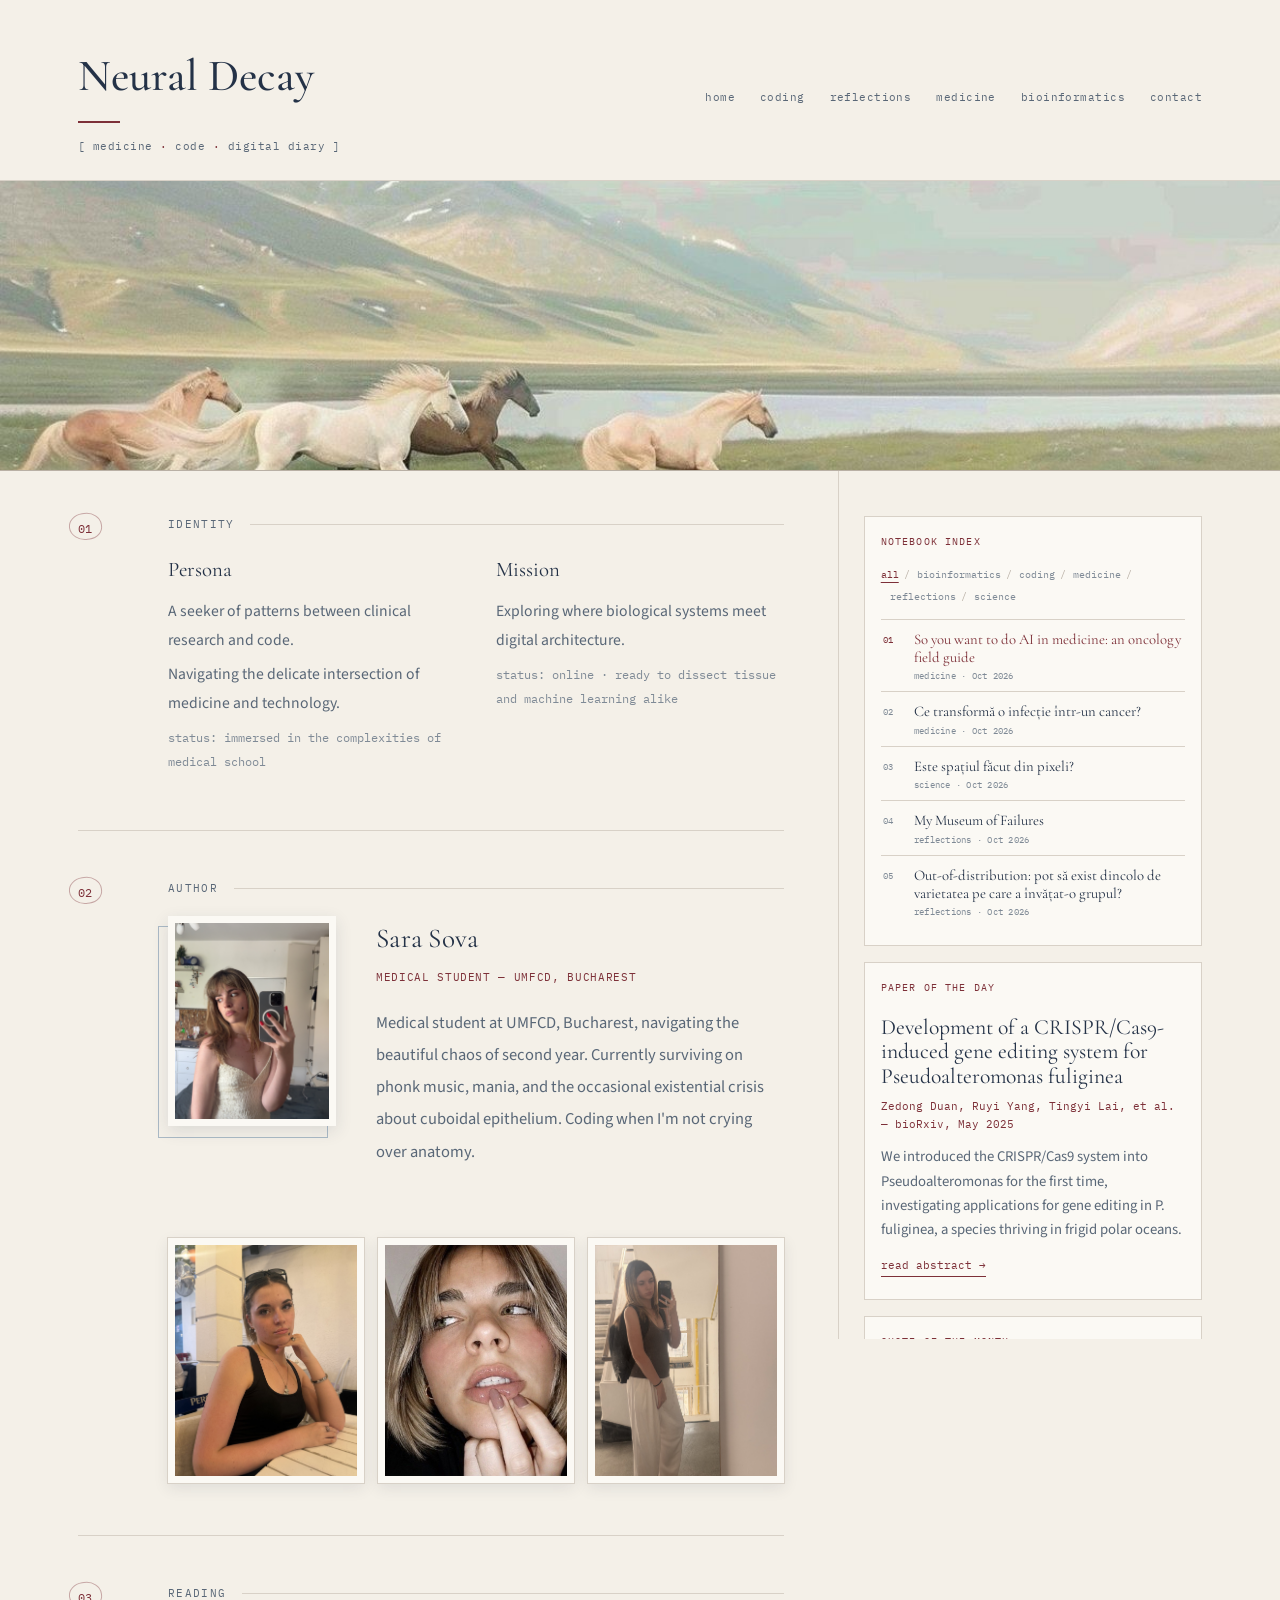
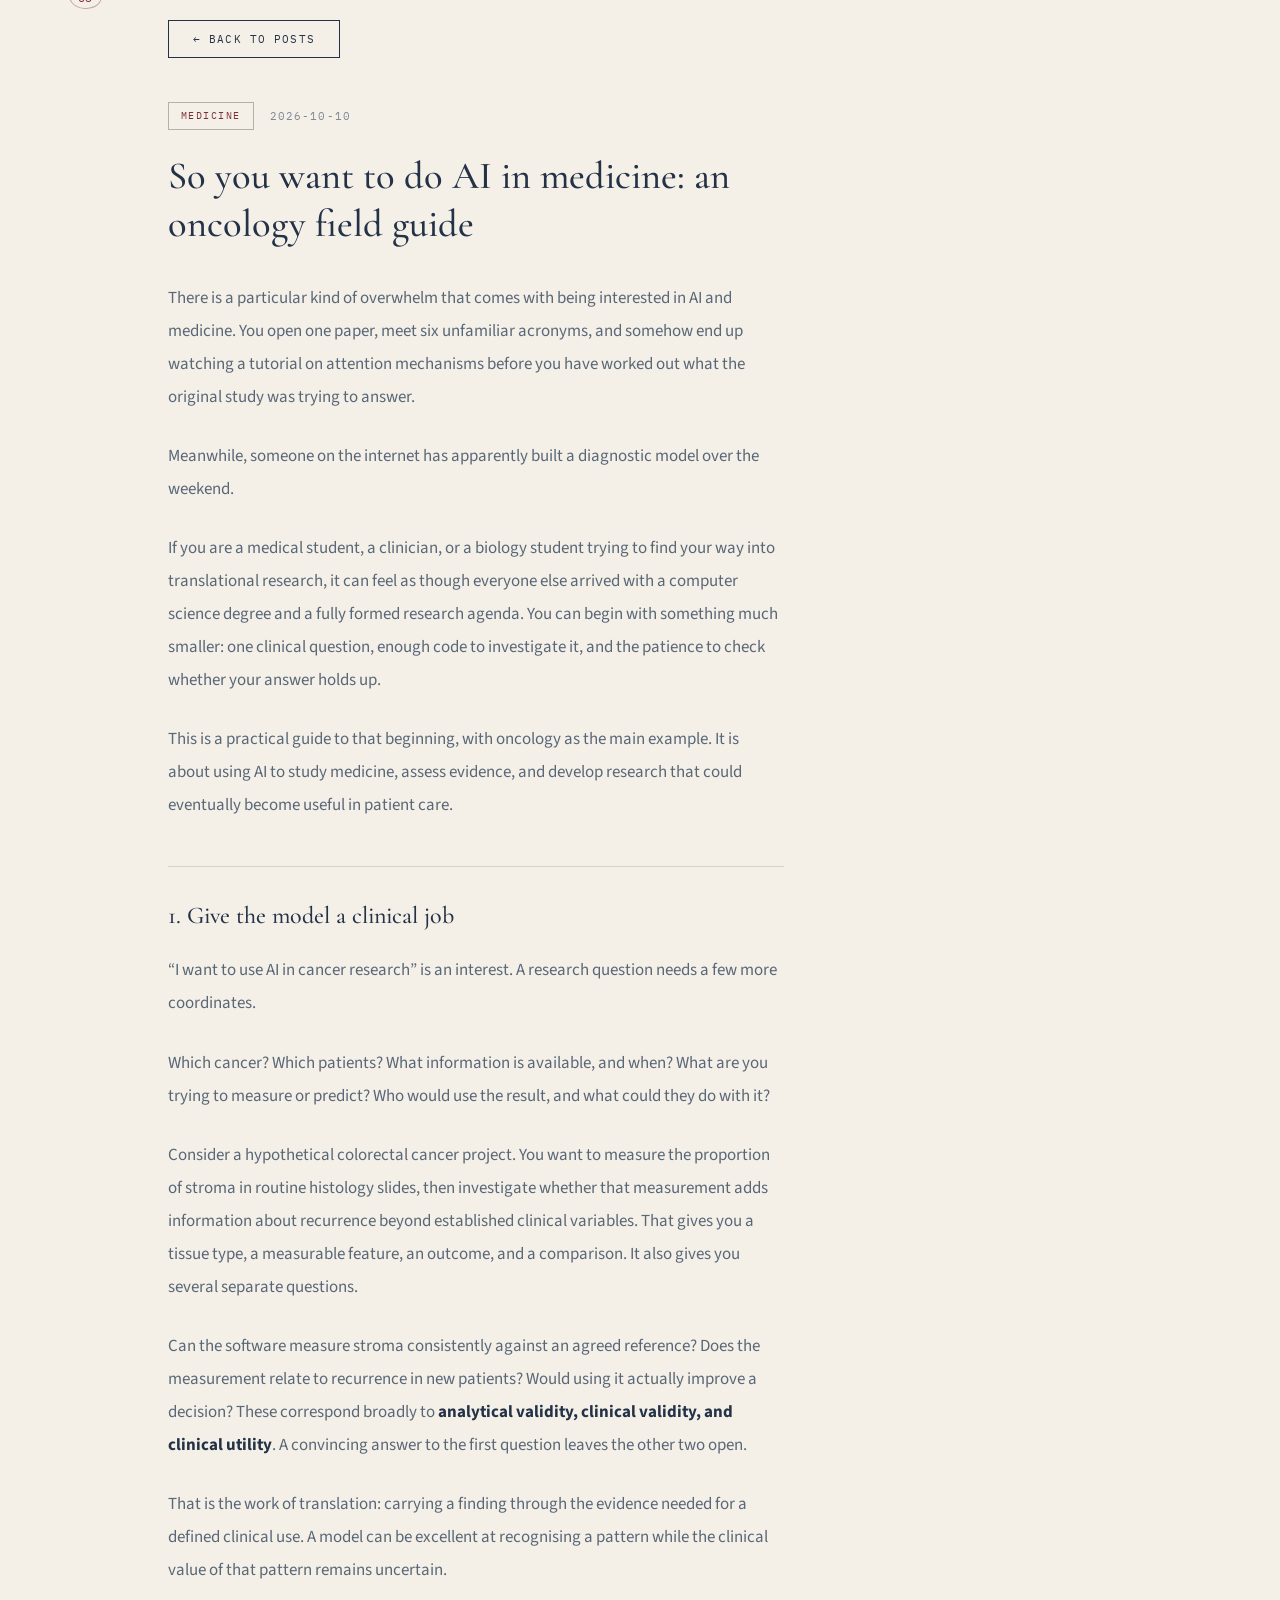
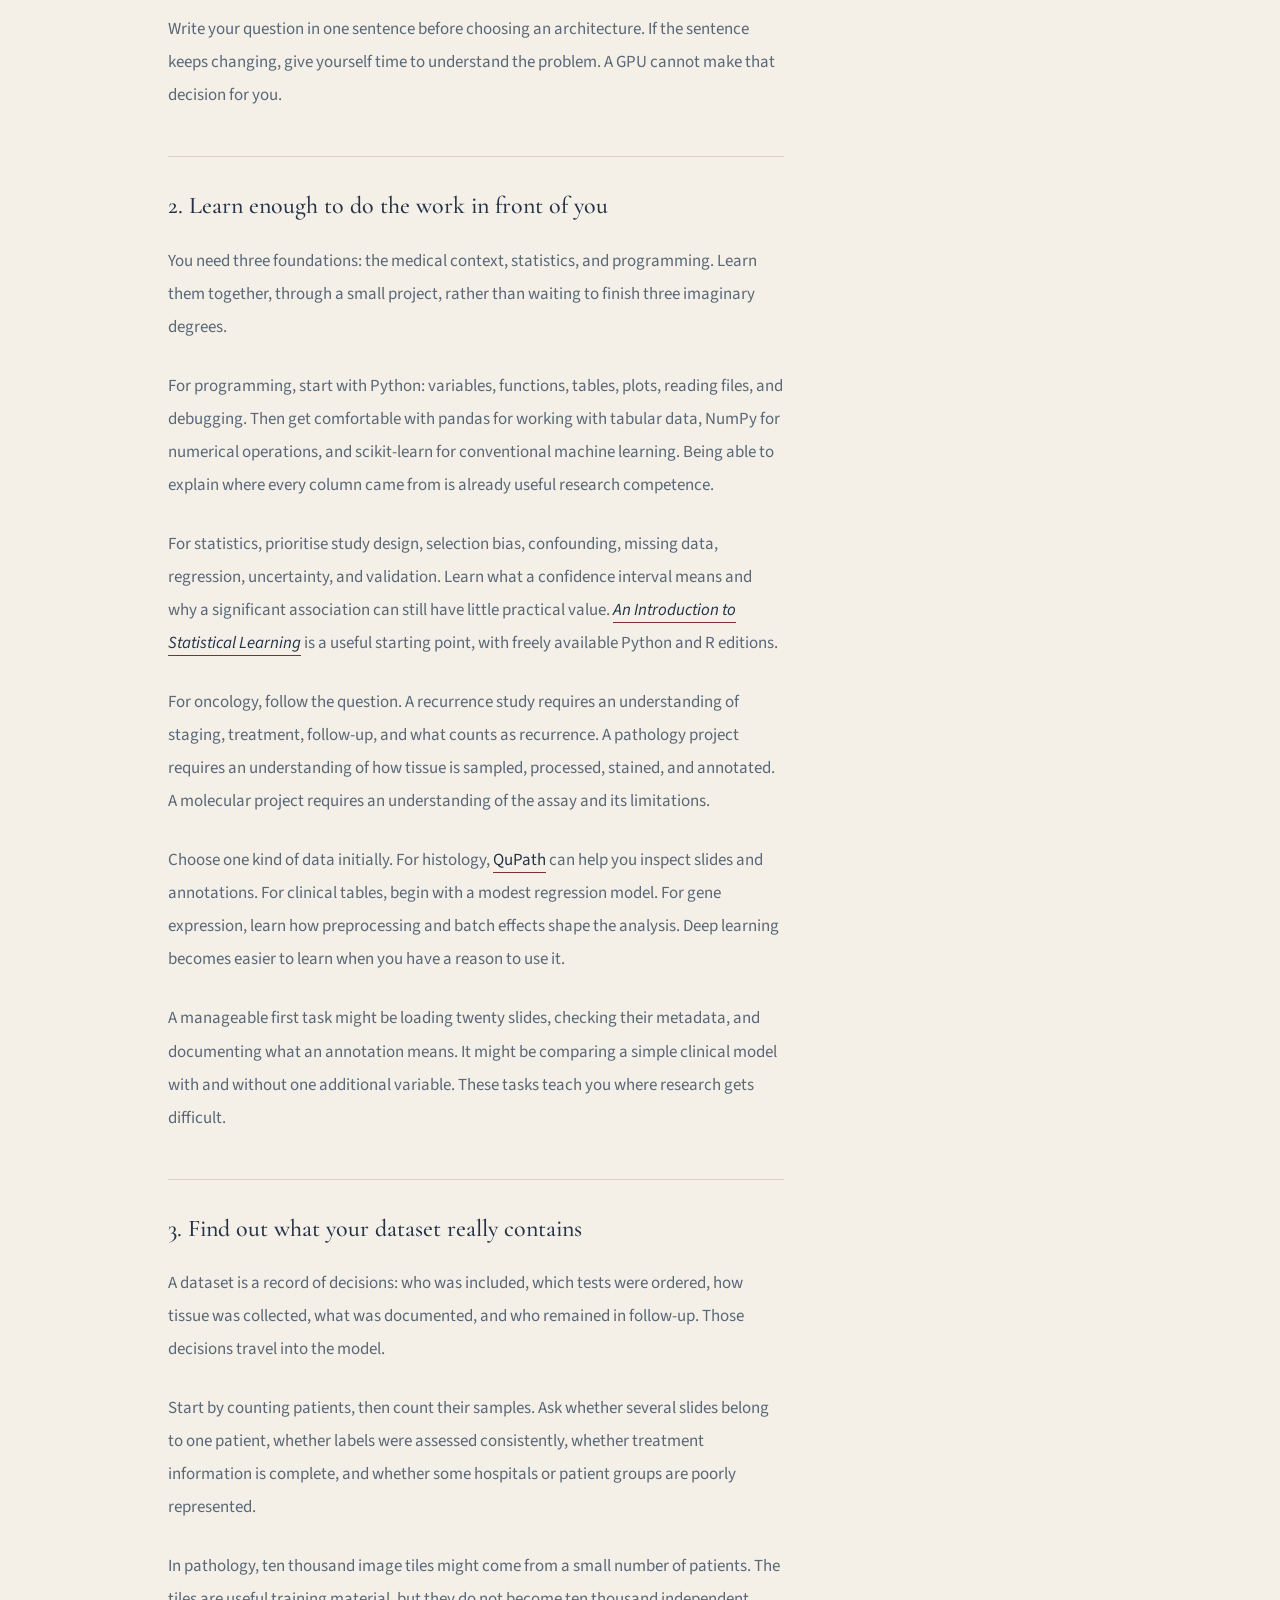
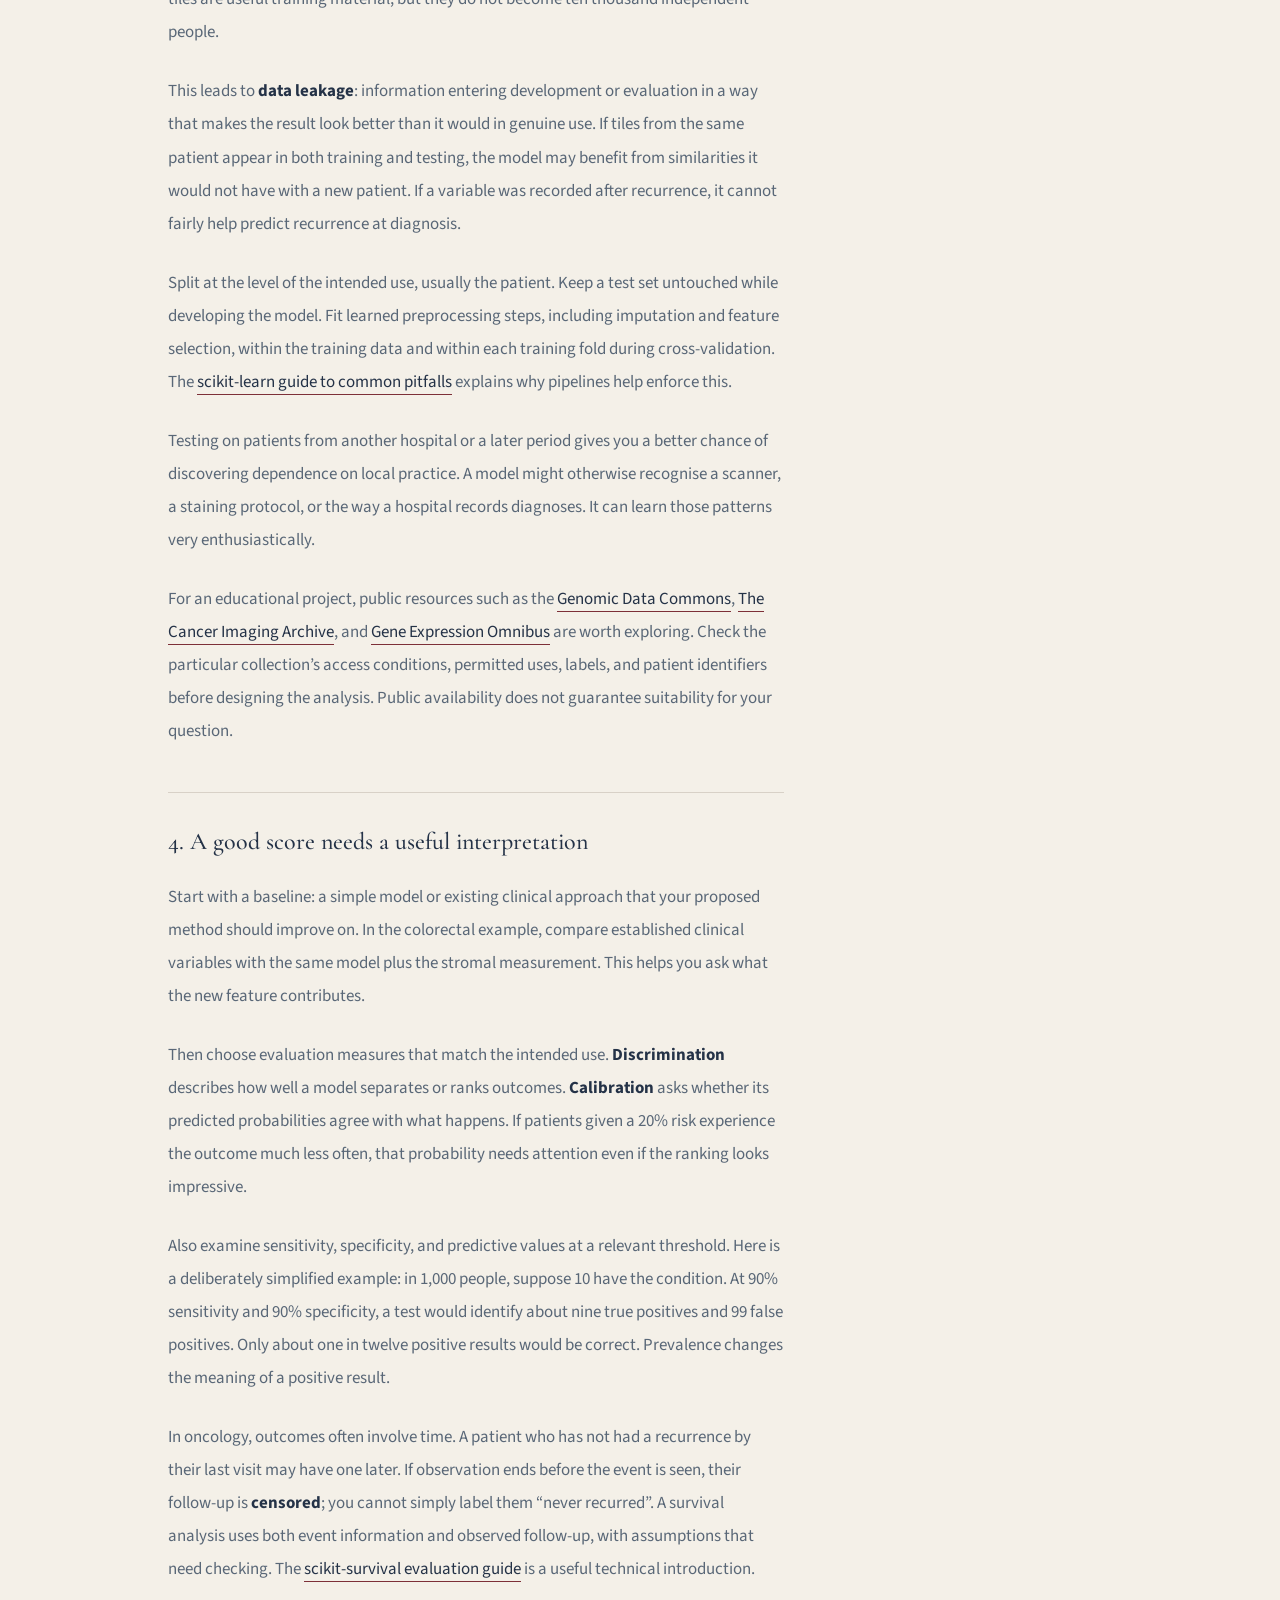
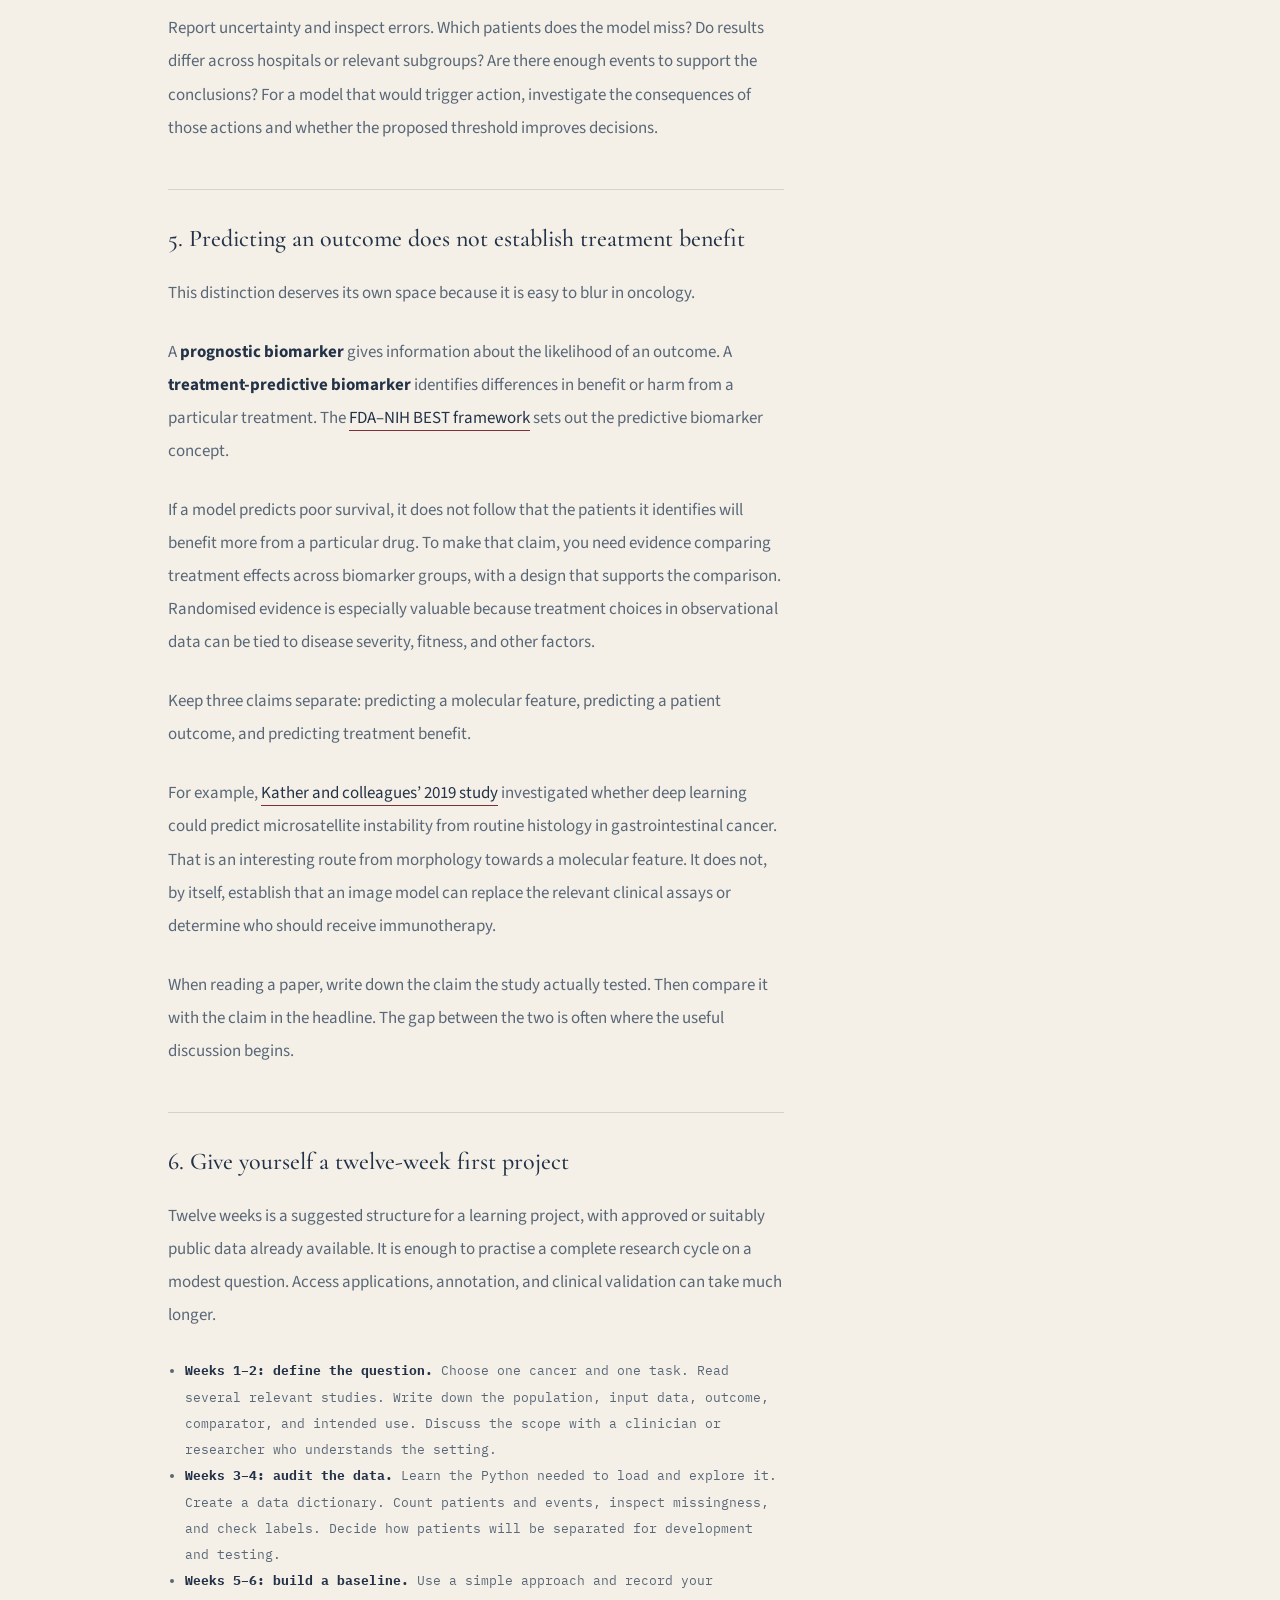
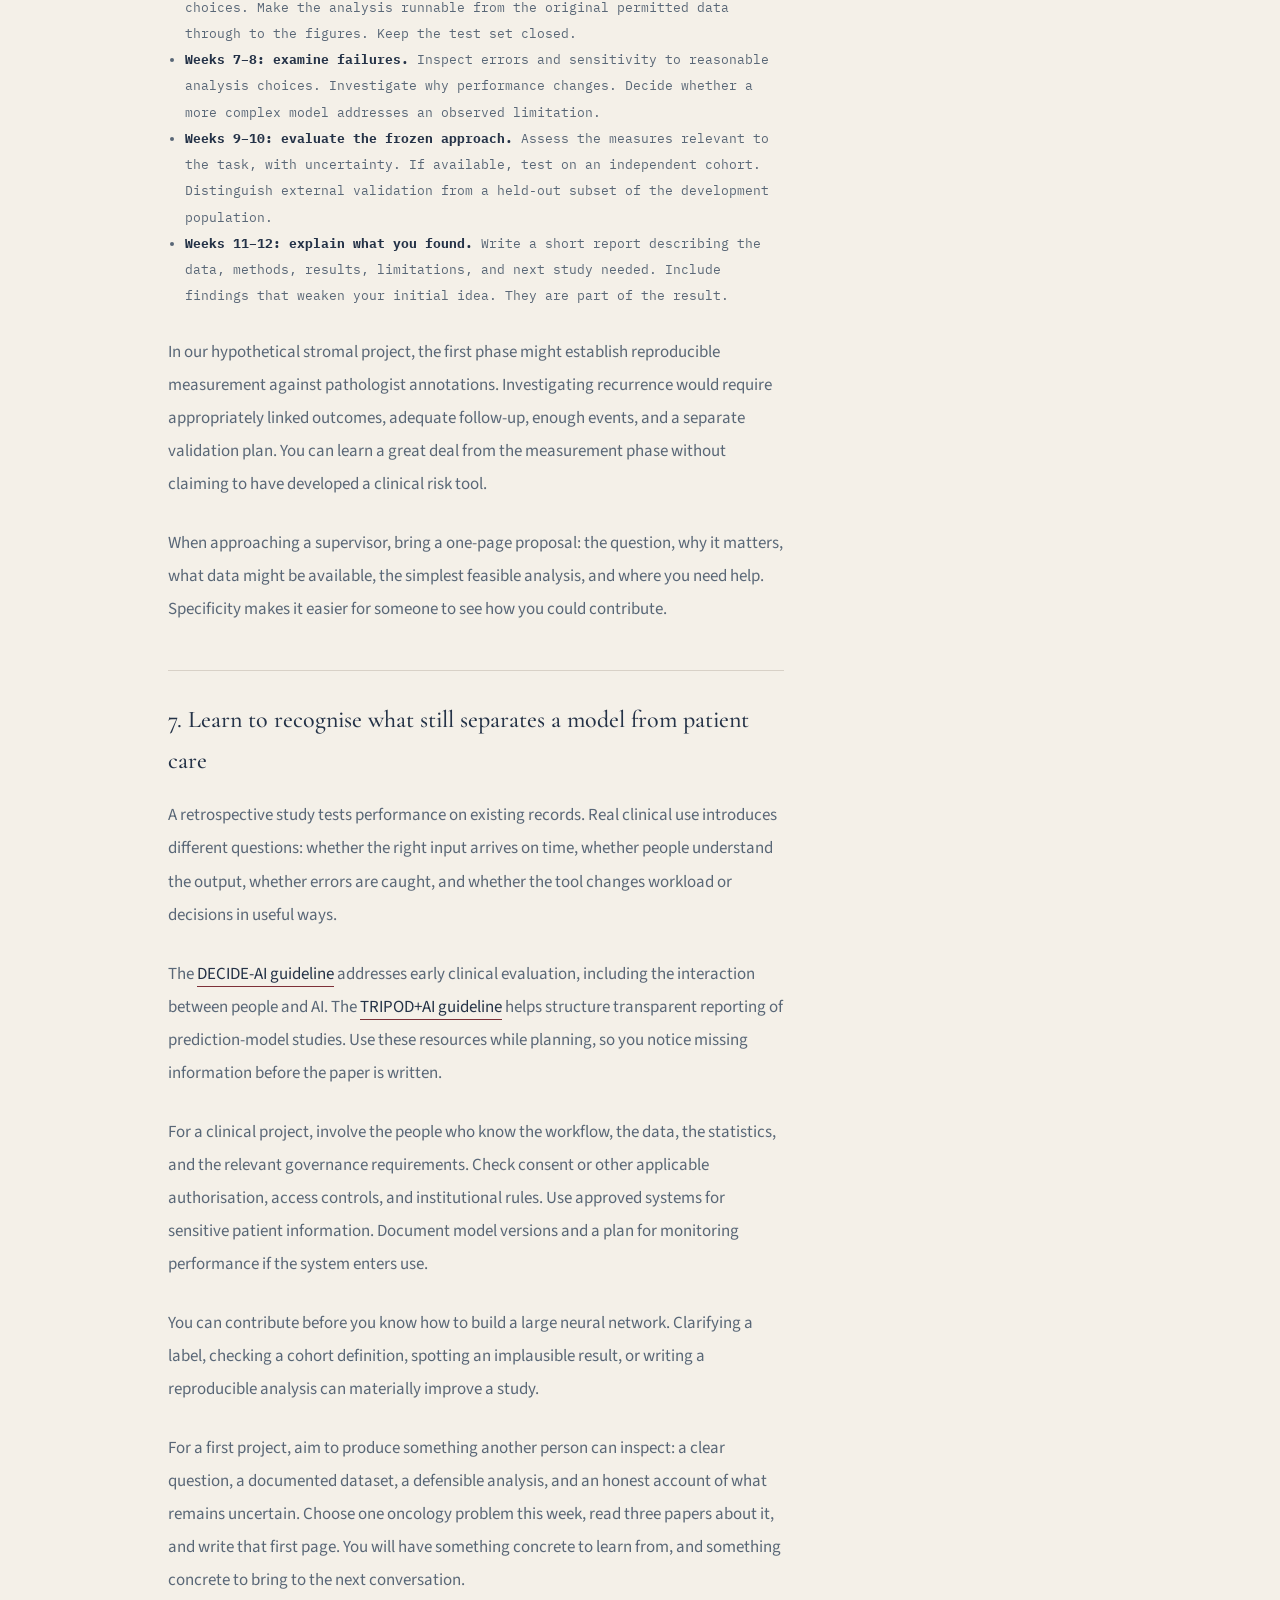
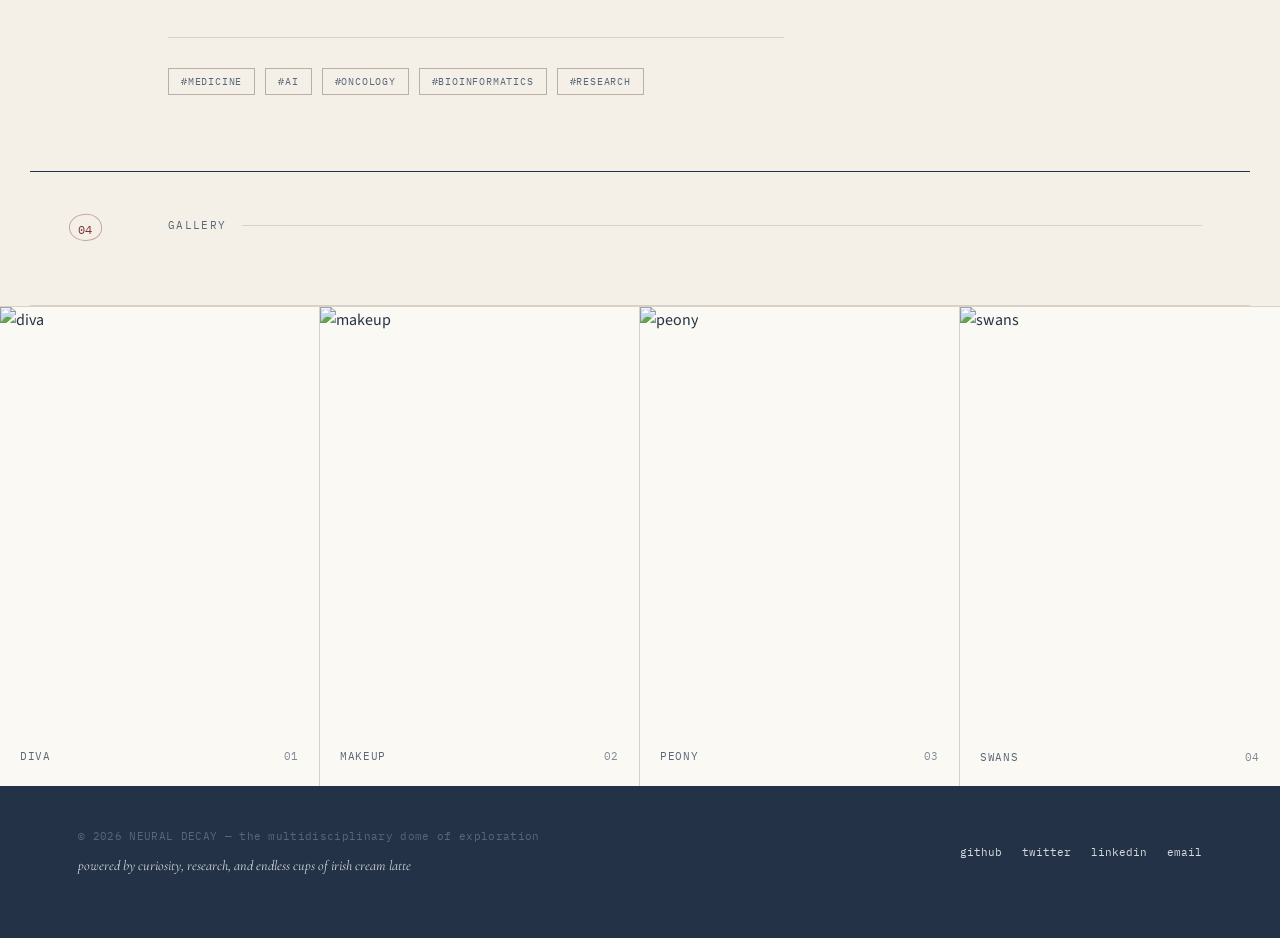
==== ai-medicine/index.html @ 2cb89b3a "Publish practical guide to AI in medicine and translational oncology" ====
<!doctype html><html lang="en"><head><meta charset="utf-8"><meta name="viewport" content="width=device-width, initial-scale=1"><title>So you want to do AI in medicine — Neural Decay</title><meta http-equiv="refresh" content="0;url=../#post-ai-in-medicine-oncology-field-guide"><link rel="canonical" href="https://gravityeffect1.github.io/blog-neural-decay/#post-ai-in-medicine-oncology-field-guide"><script>location.replace("../#post-ai-in-medicine-oncology-field-guide");</script></head><body><a href="../#post-ai-in-medicine-oncology-field-guide">Read the oncology field guide</a></body></html>
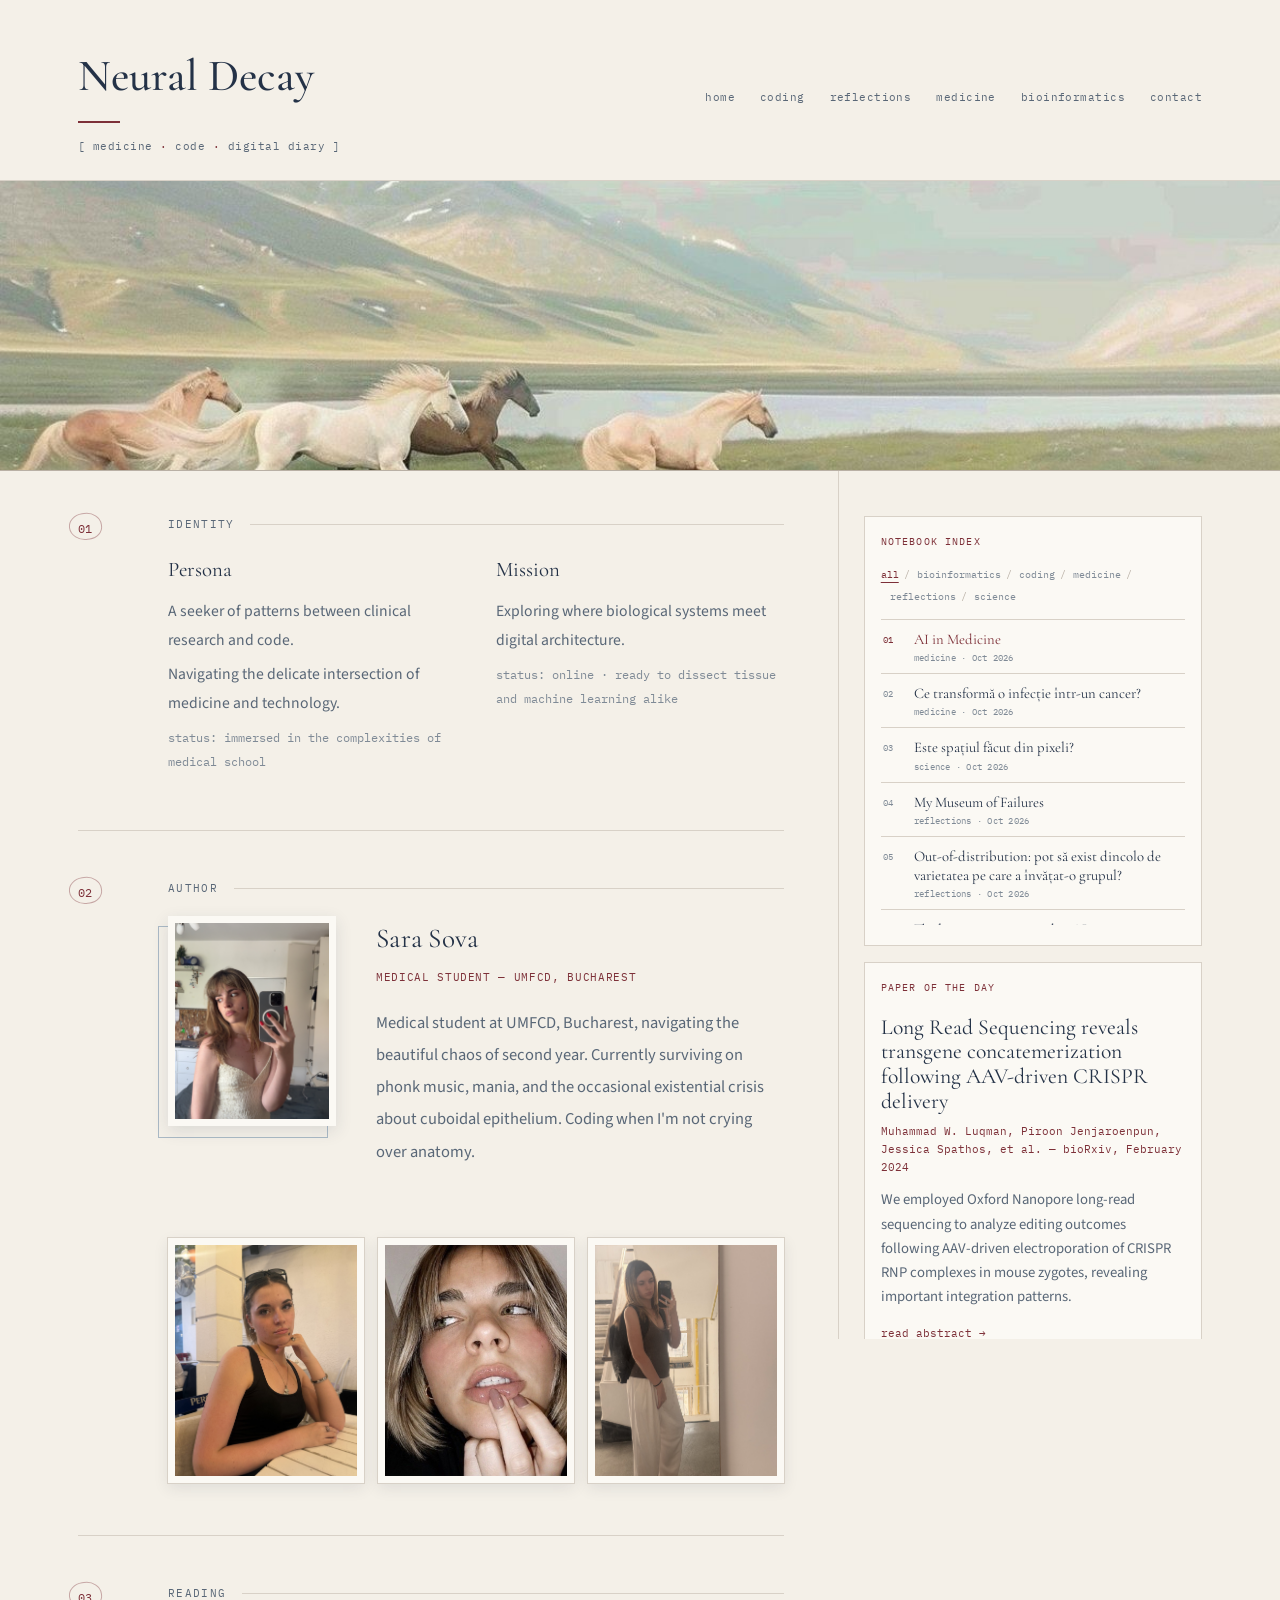
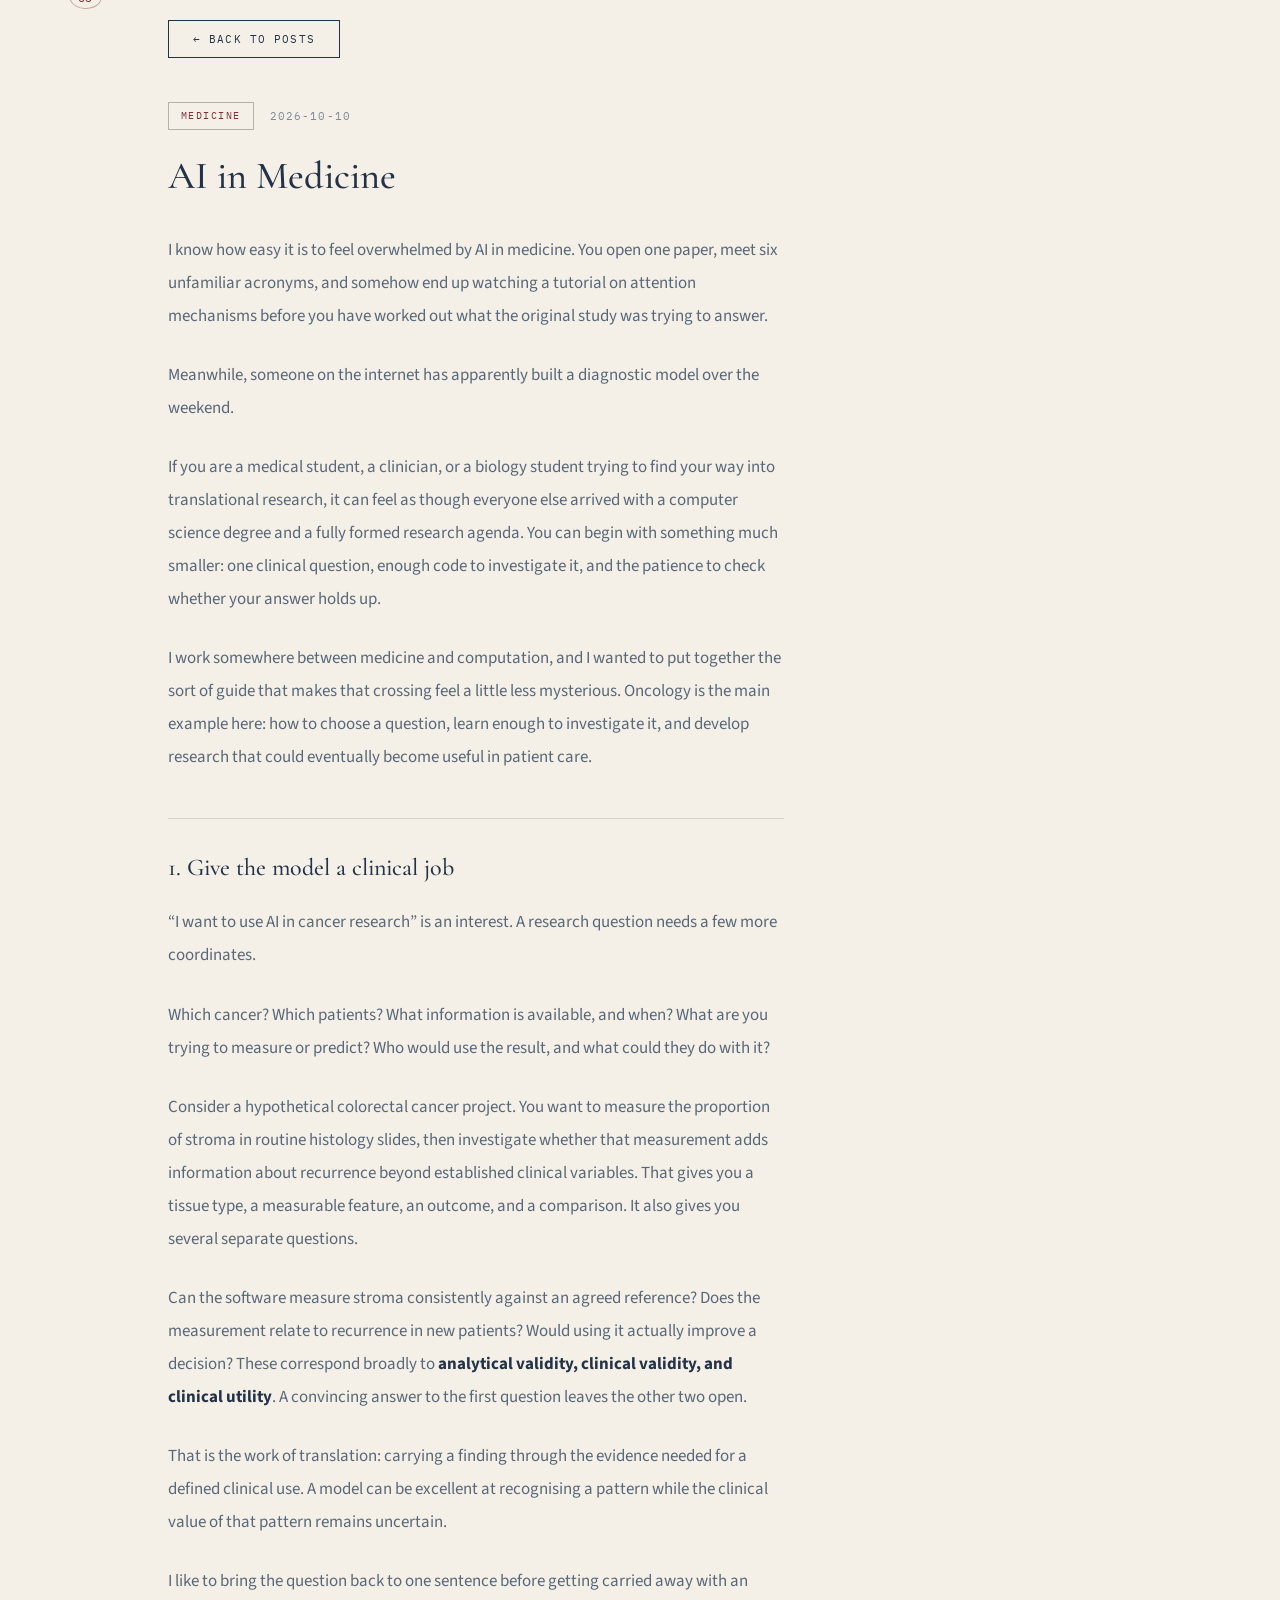
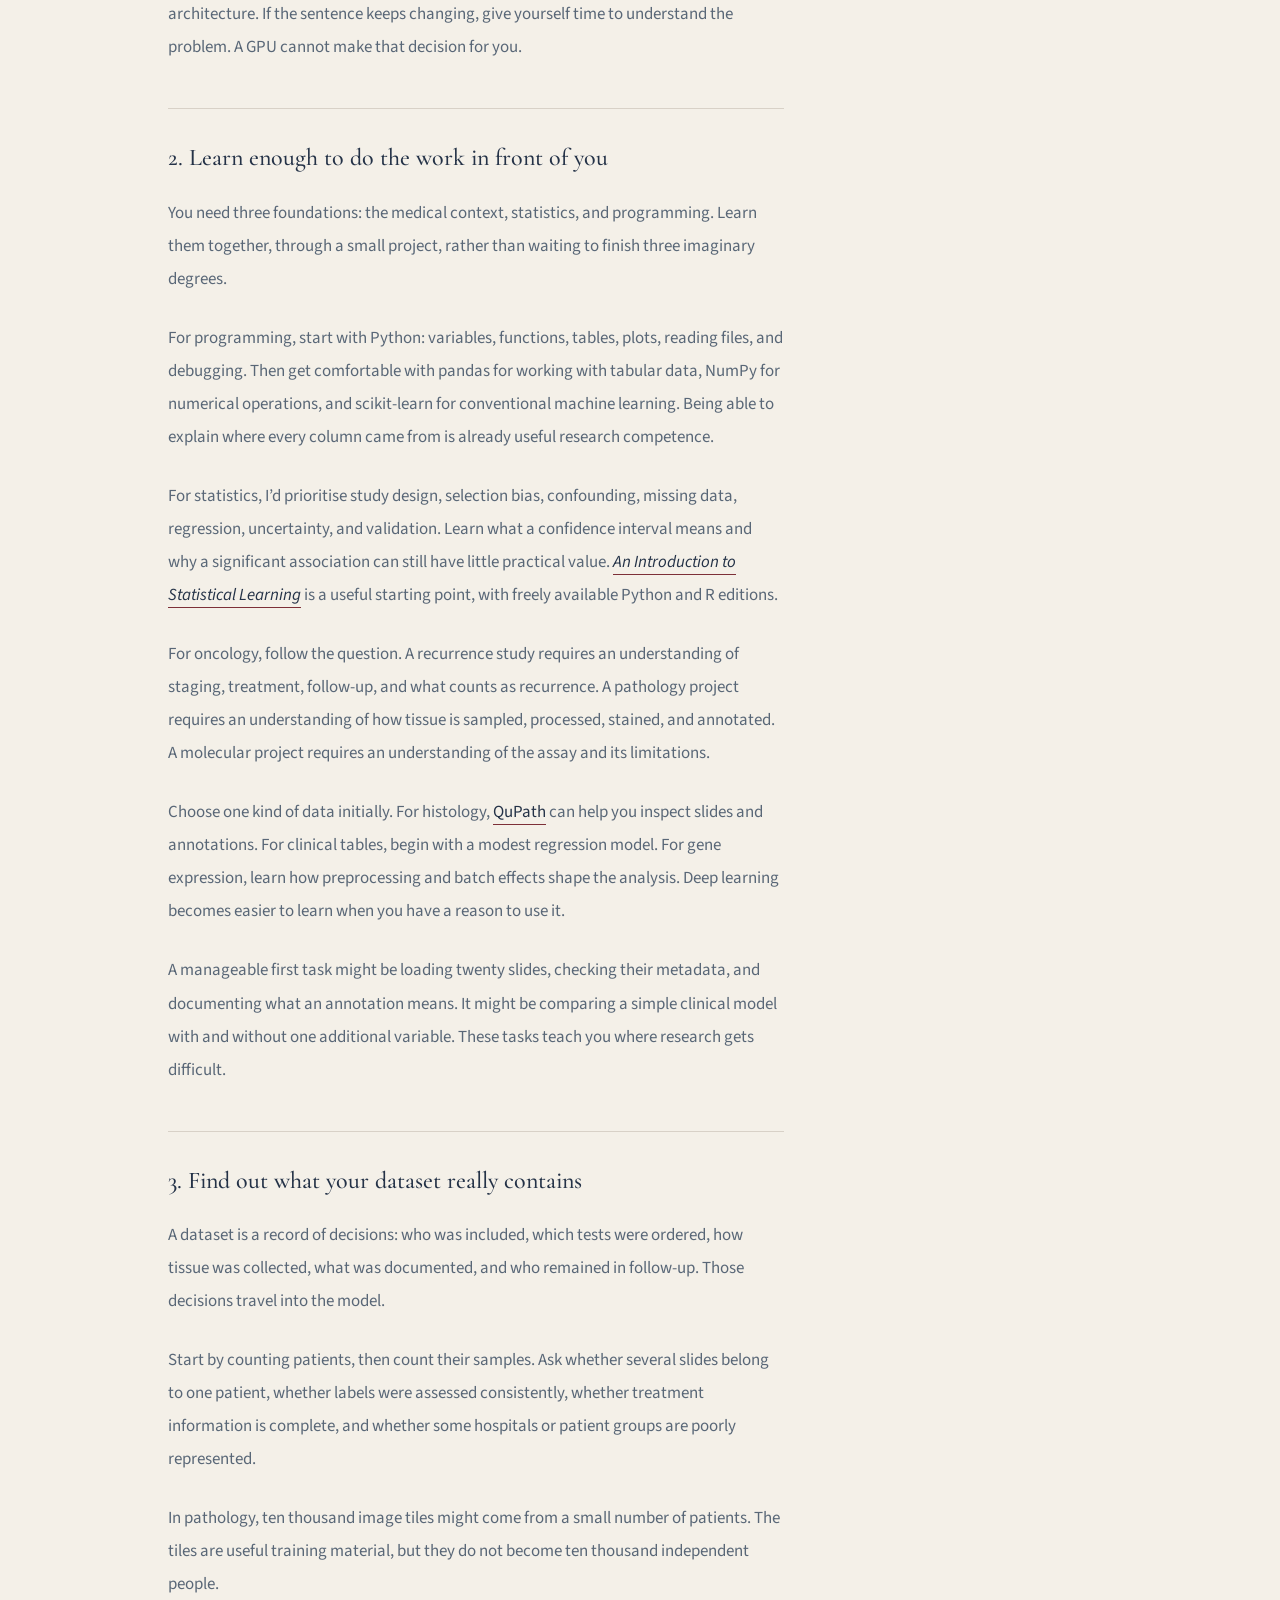
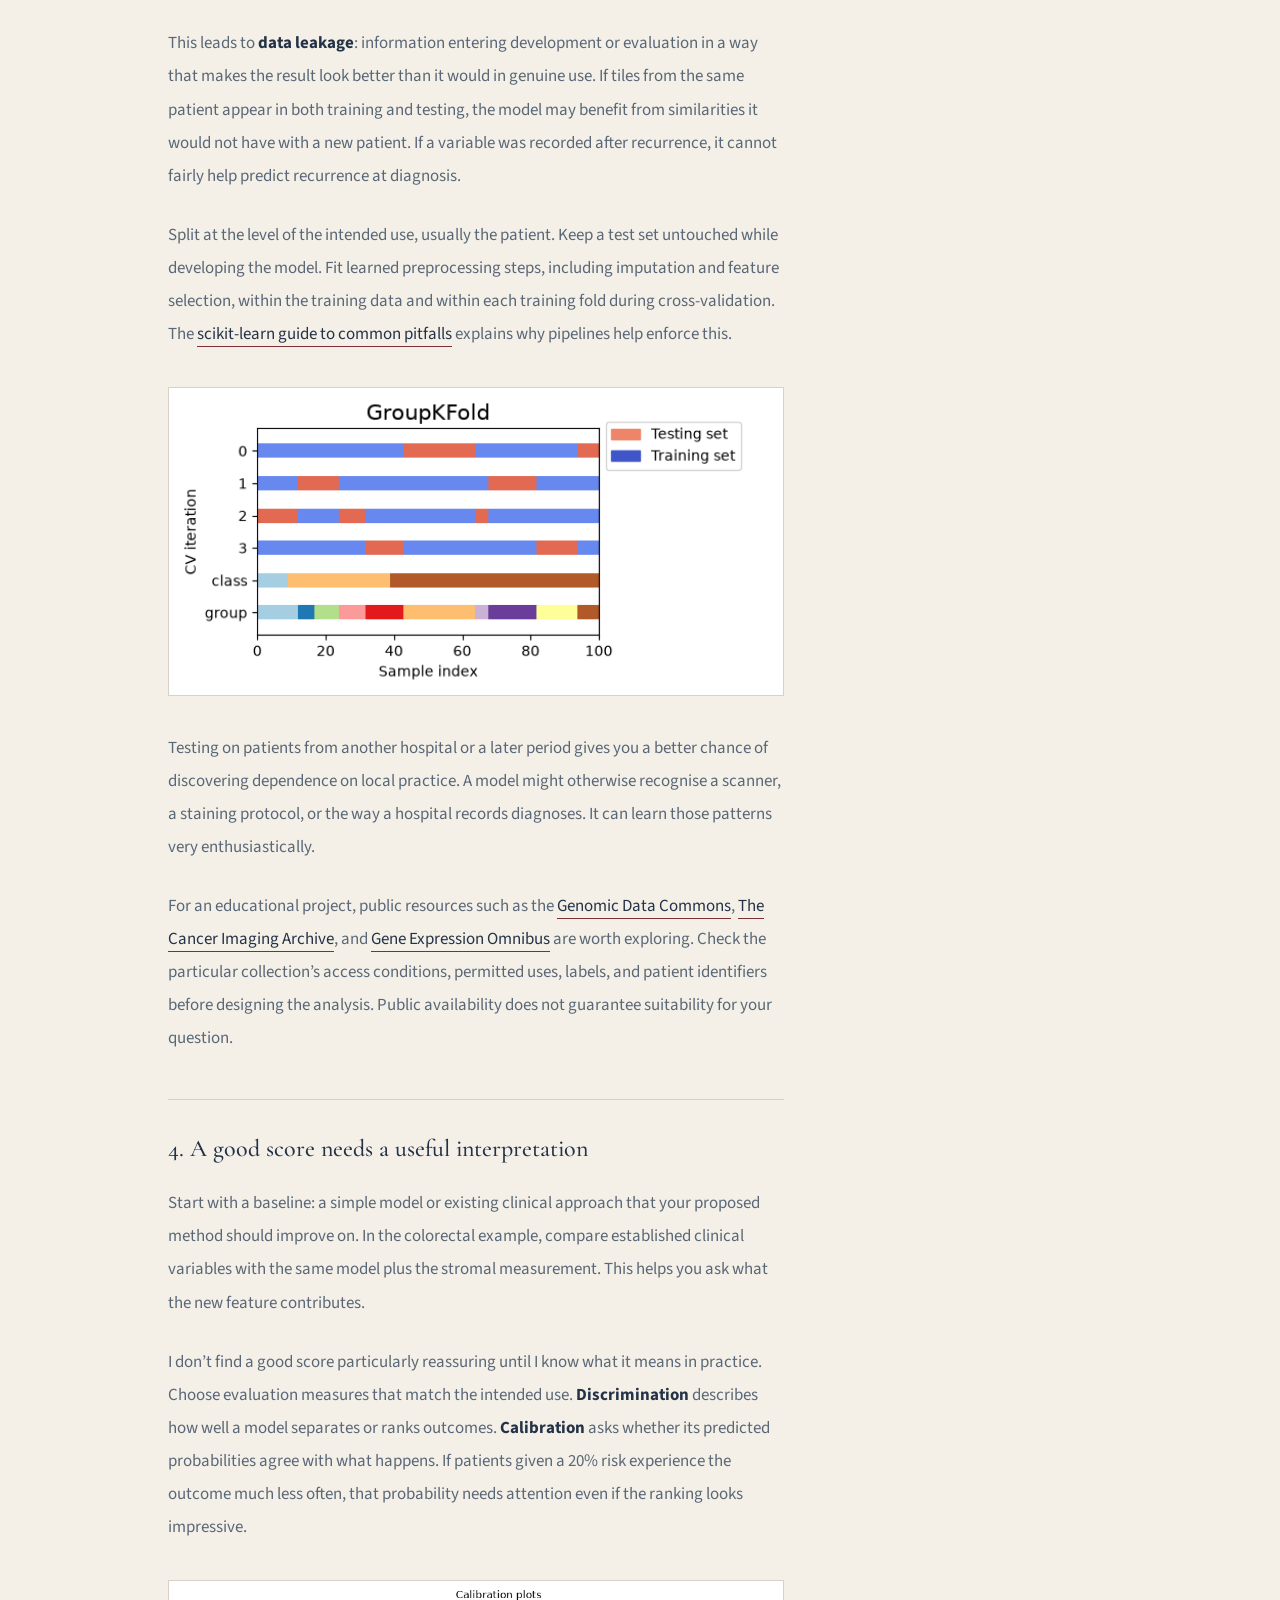
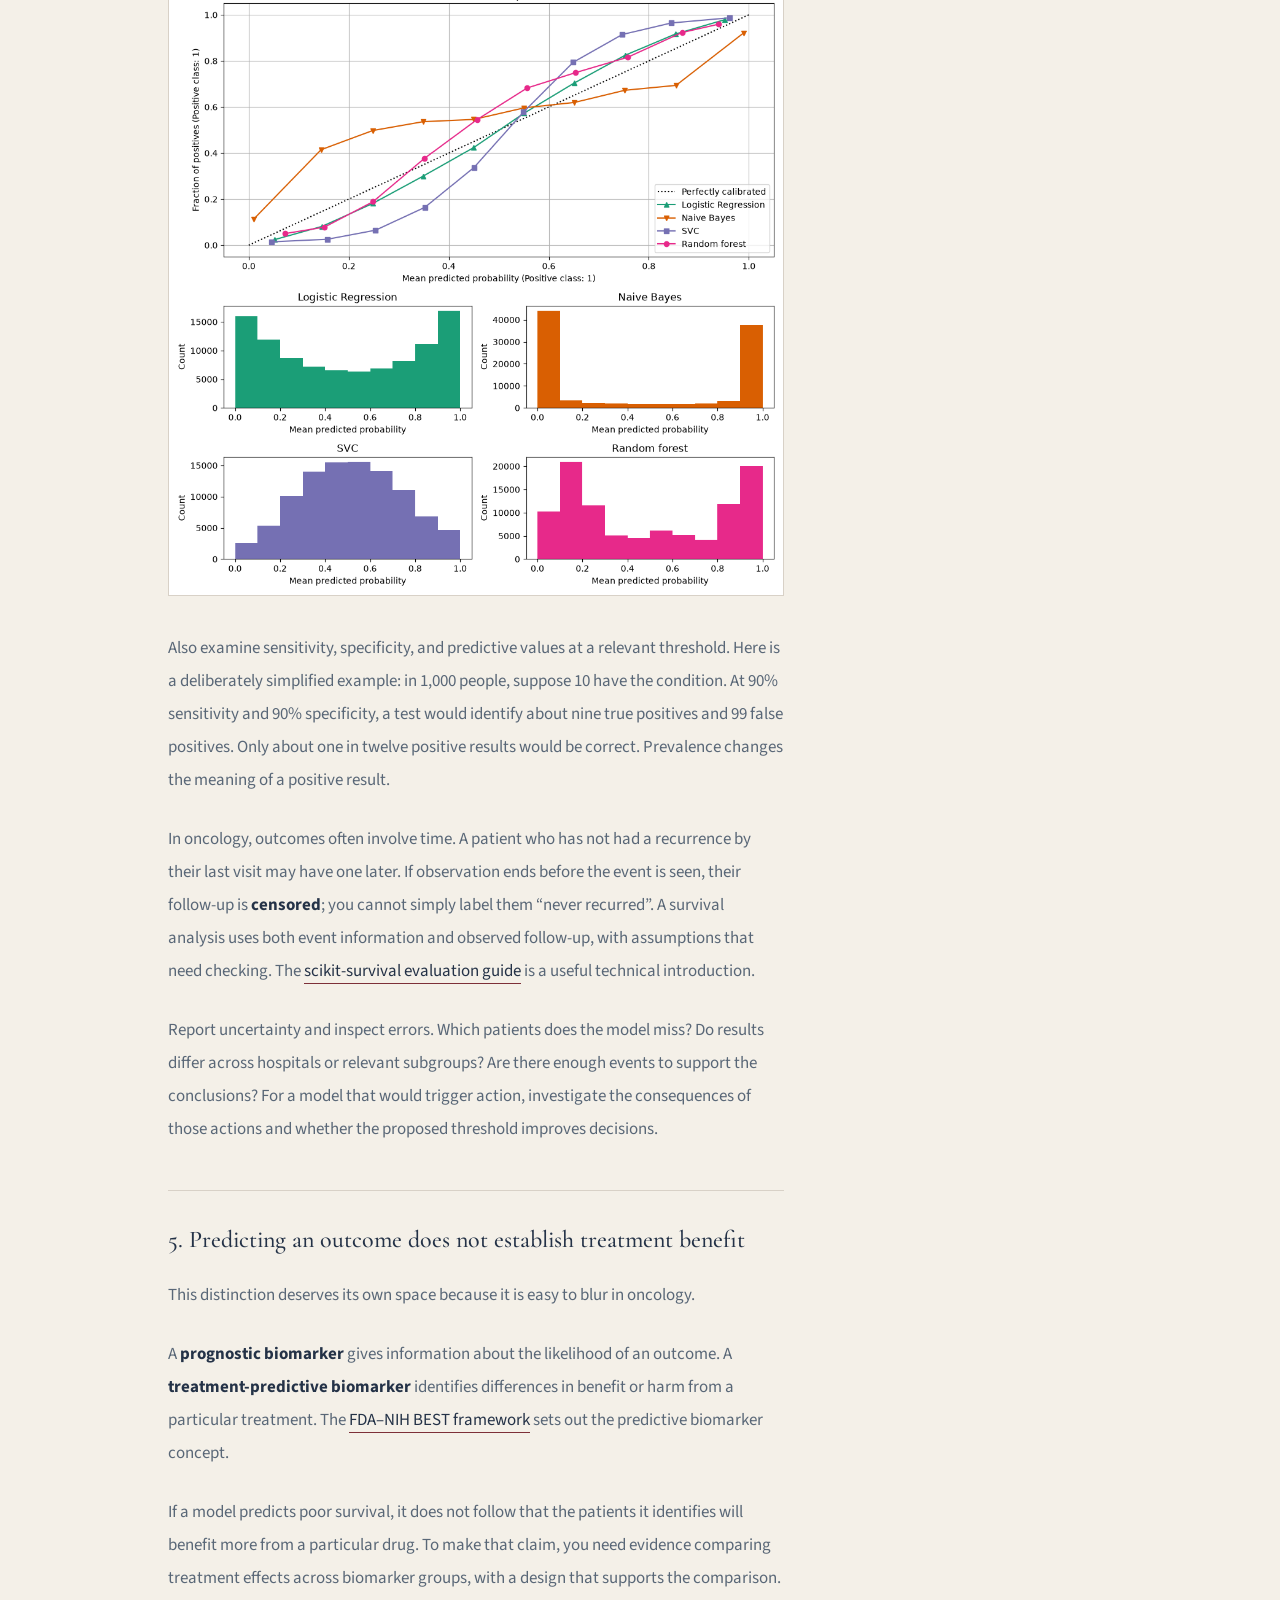
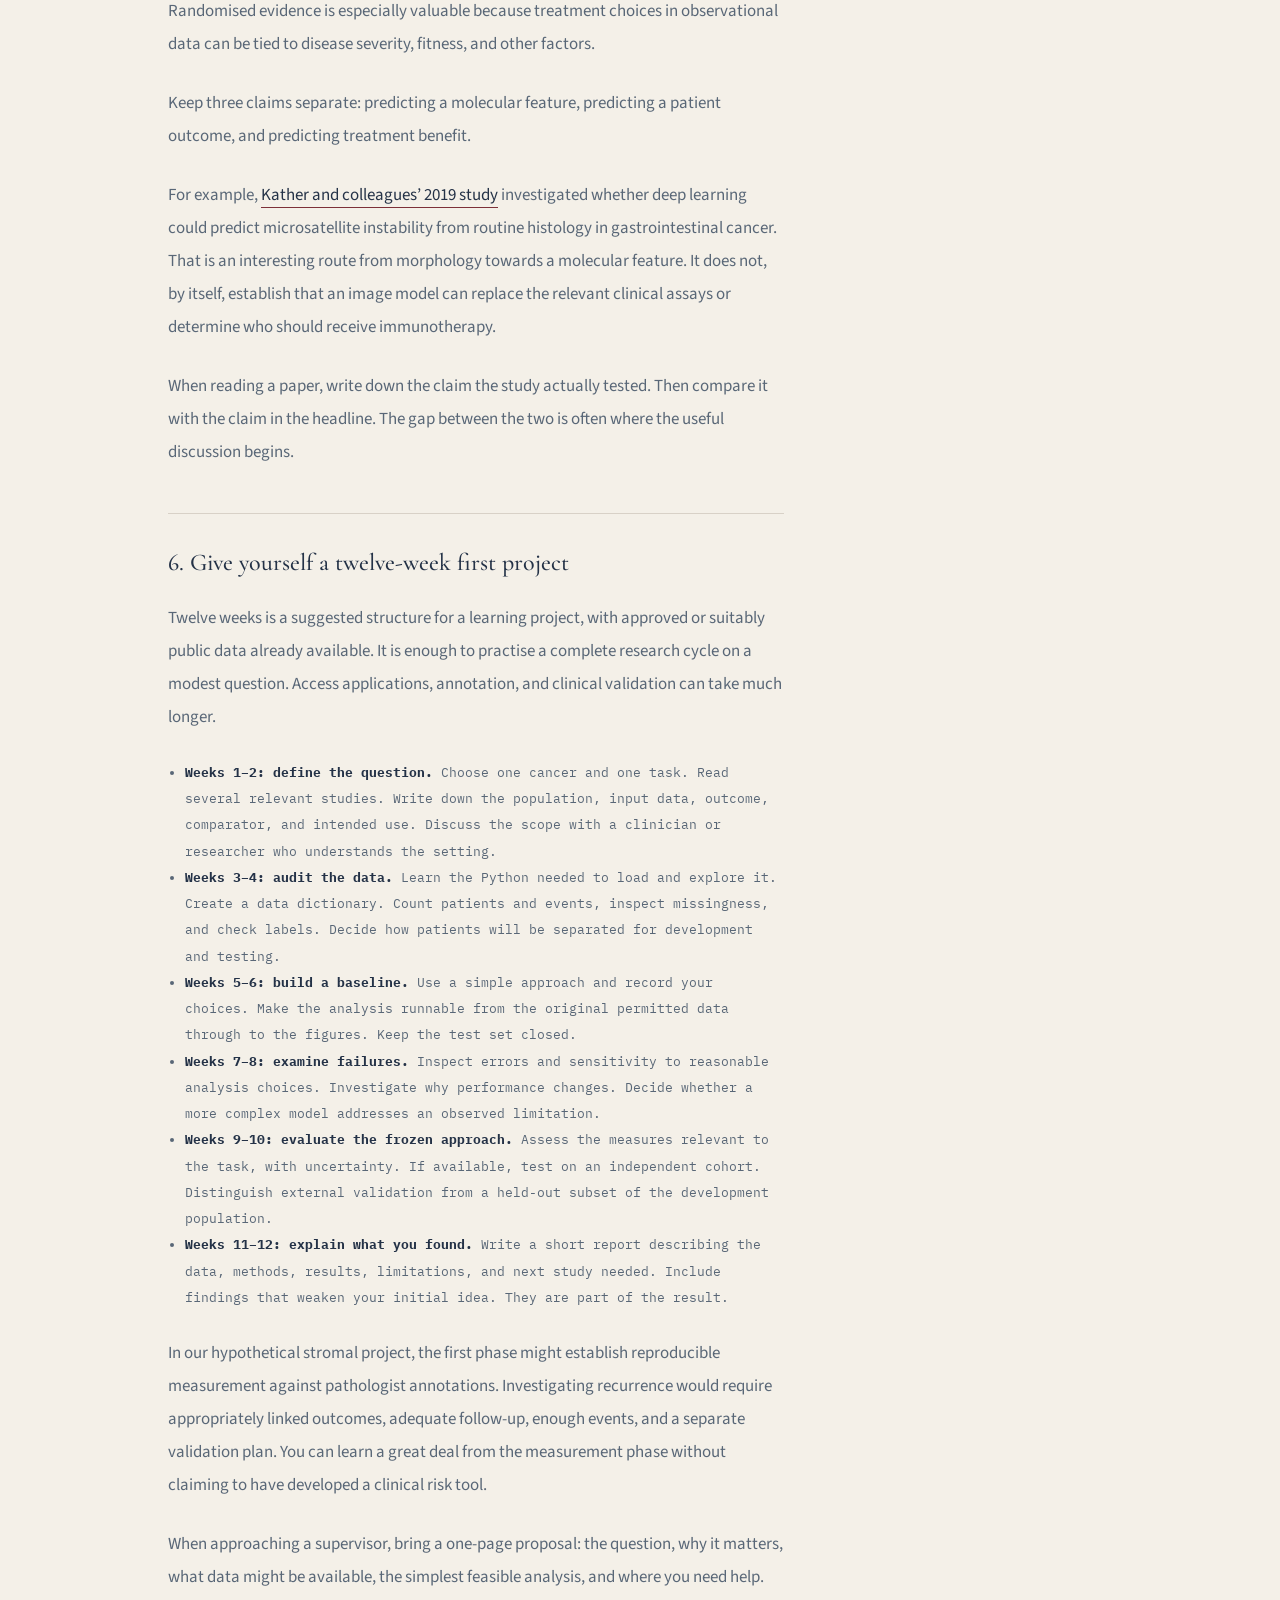
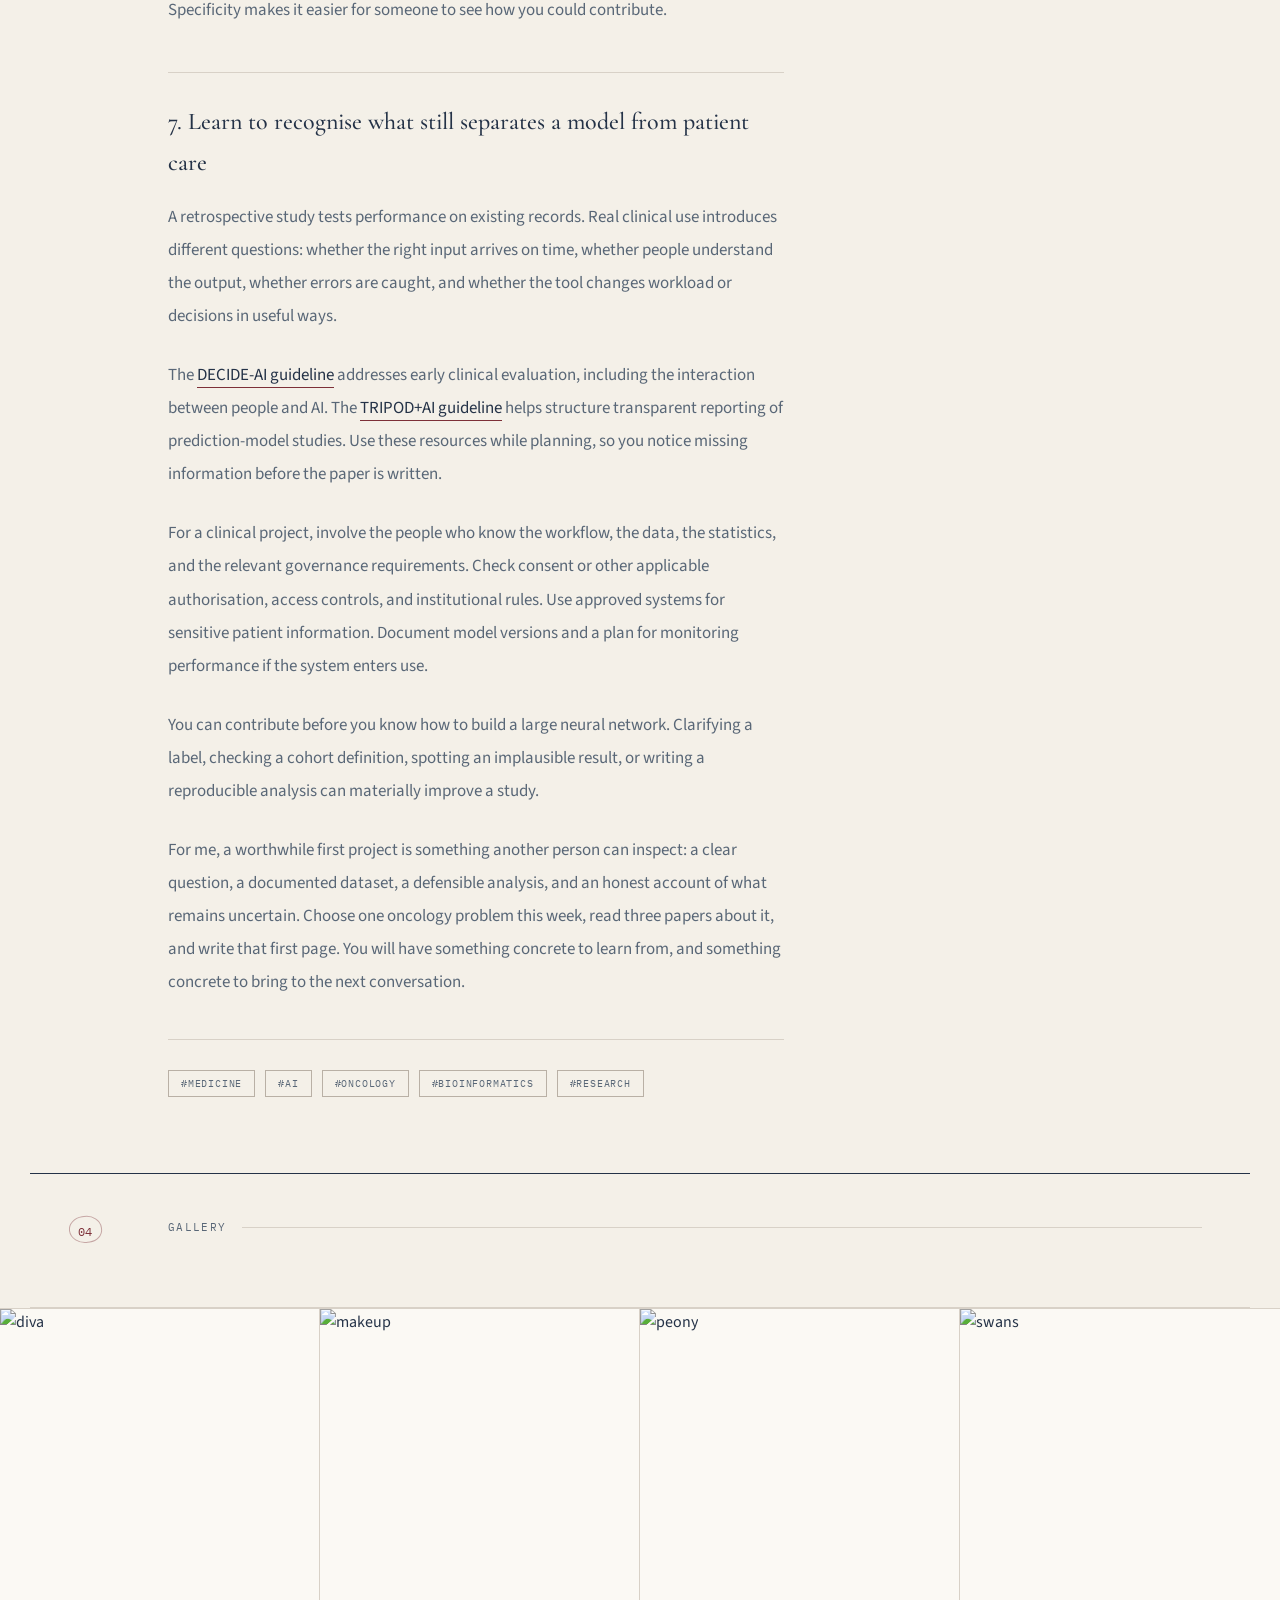
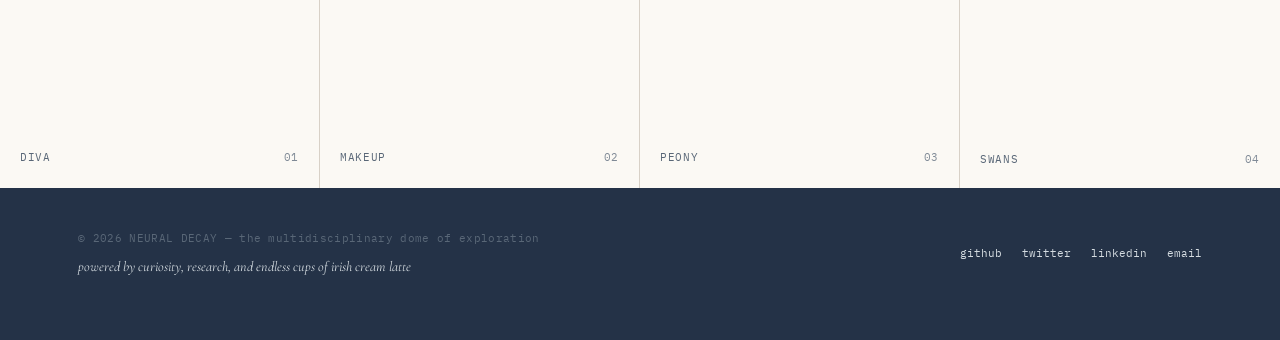
==== commit 9a4ca446: "Shorten AI article title and URL while preserving existing links" ====
--- a/ai-medicine/index.html
+++ b/ai-medicine/index.html
@@ -1 +1 @@
-<!doctype html><html lang="en"><head><meta charset="utf-8"><meta name="viewport" content="width=device-width, initial-scale=1"><title>So you want to do AI in medicine — Neural Decay</title><meta http-equiv="refresh" content="0;url=../#post-ai-in-medicine-oncology-field-guide"><link rel="canonical" href="https://gravityeffect1.github.io/blog-neural-decay/#post-ai-in-medicine-oncology-field-guide"><script>location.replace("../#post-ai-in-medicine-oncology-field-guide");</script></head><body><a href="../#post-ai-in-medicine-oncology-field-guide">Read the oncology field guide</a></body></html>
+<!doctype html><html lang="en"><head><meta charset="utf-8"><meta name="viewport" content="width=device-width, initial-scale=1"><title>AI in Medicine — Neural Decay</title><meta http-equiv="refresh" content="0;url=../#post-ai"><link rel="canonical" href="https://gravityeffect1.github.io/blog-neural-decay/#post-ai"><script>location.replace("../#post-ai");</script></head><body><a href="../#post-ai">Read AI in Medicine</a></body></html>
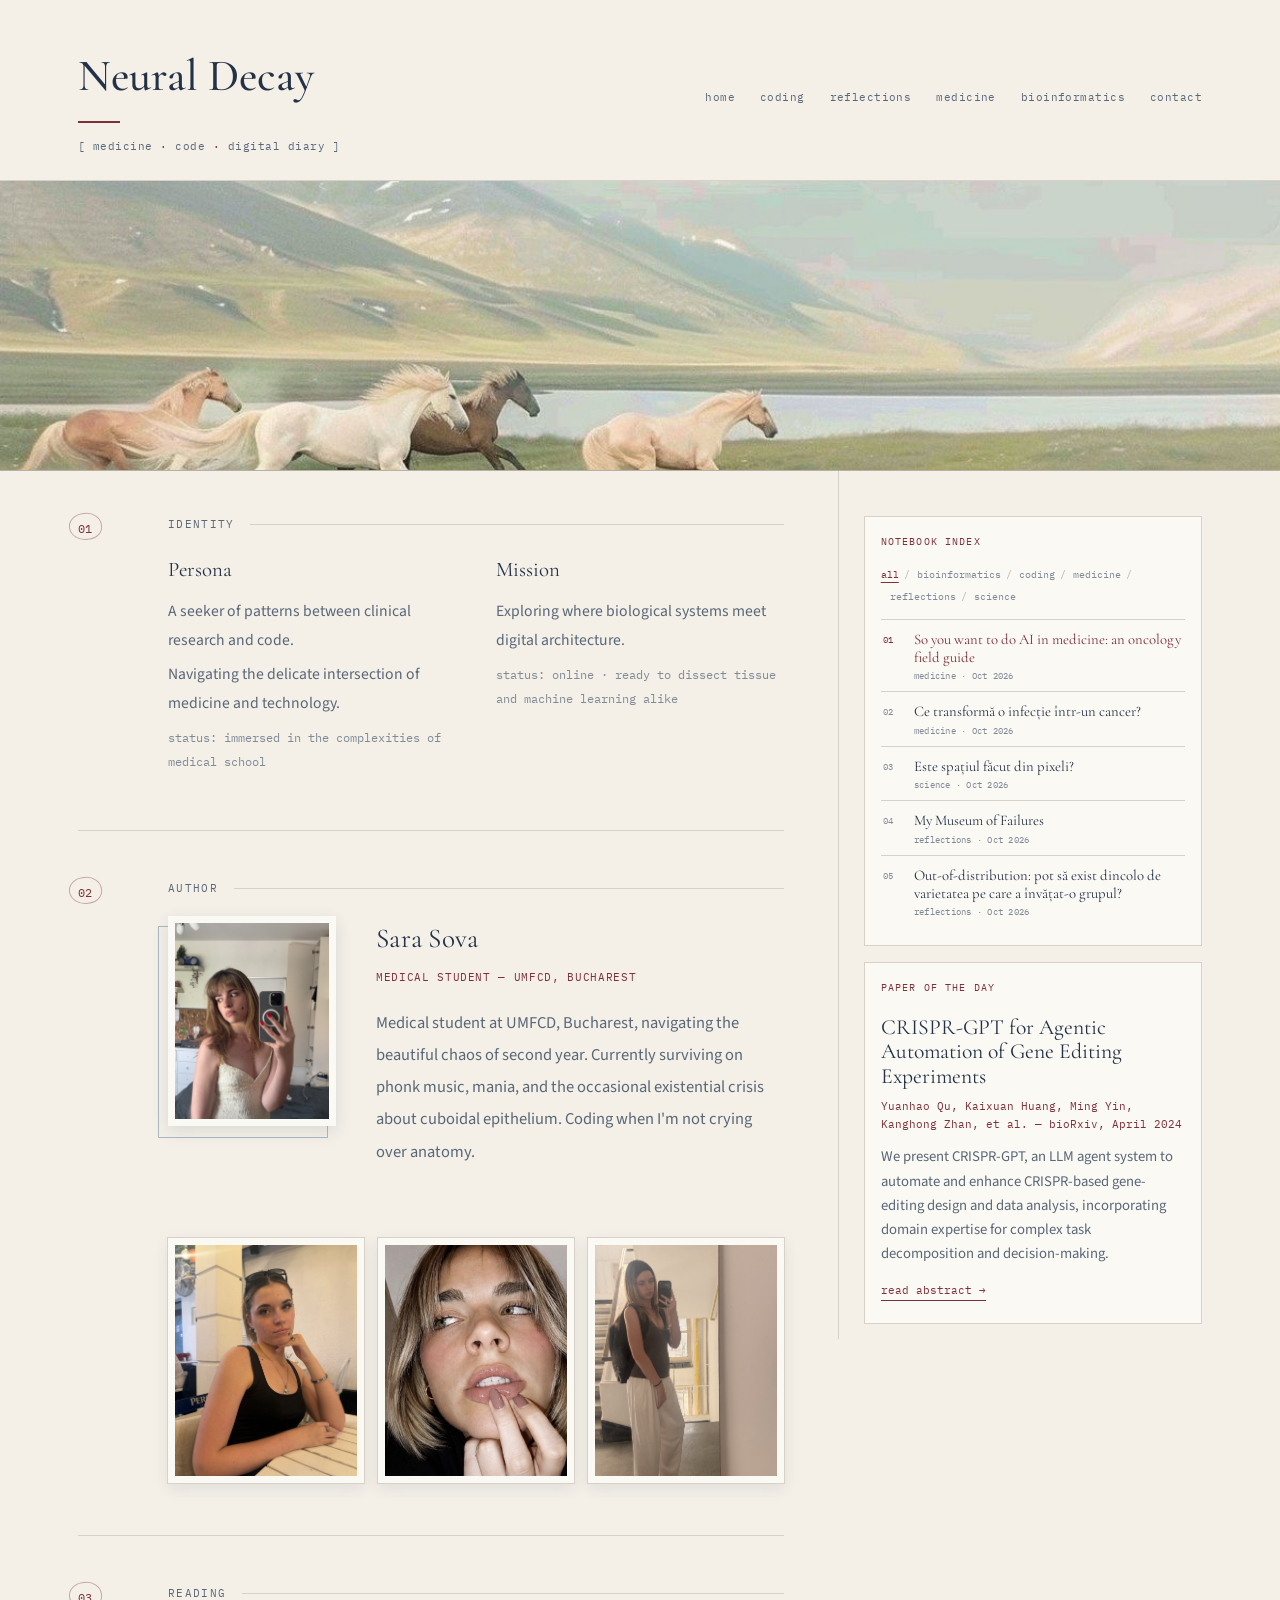
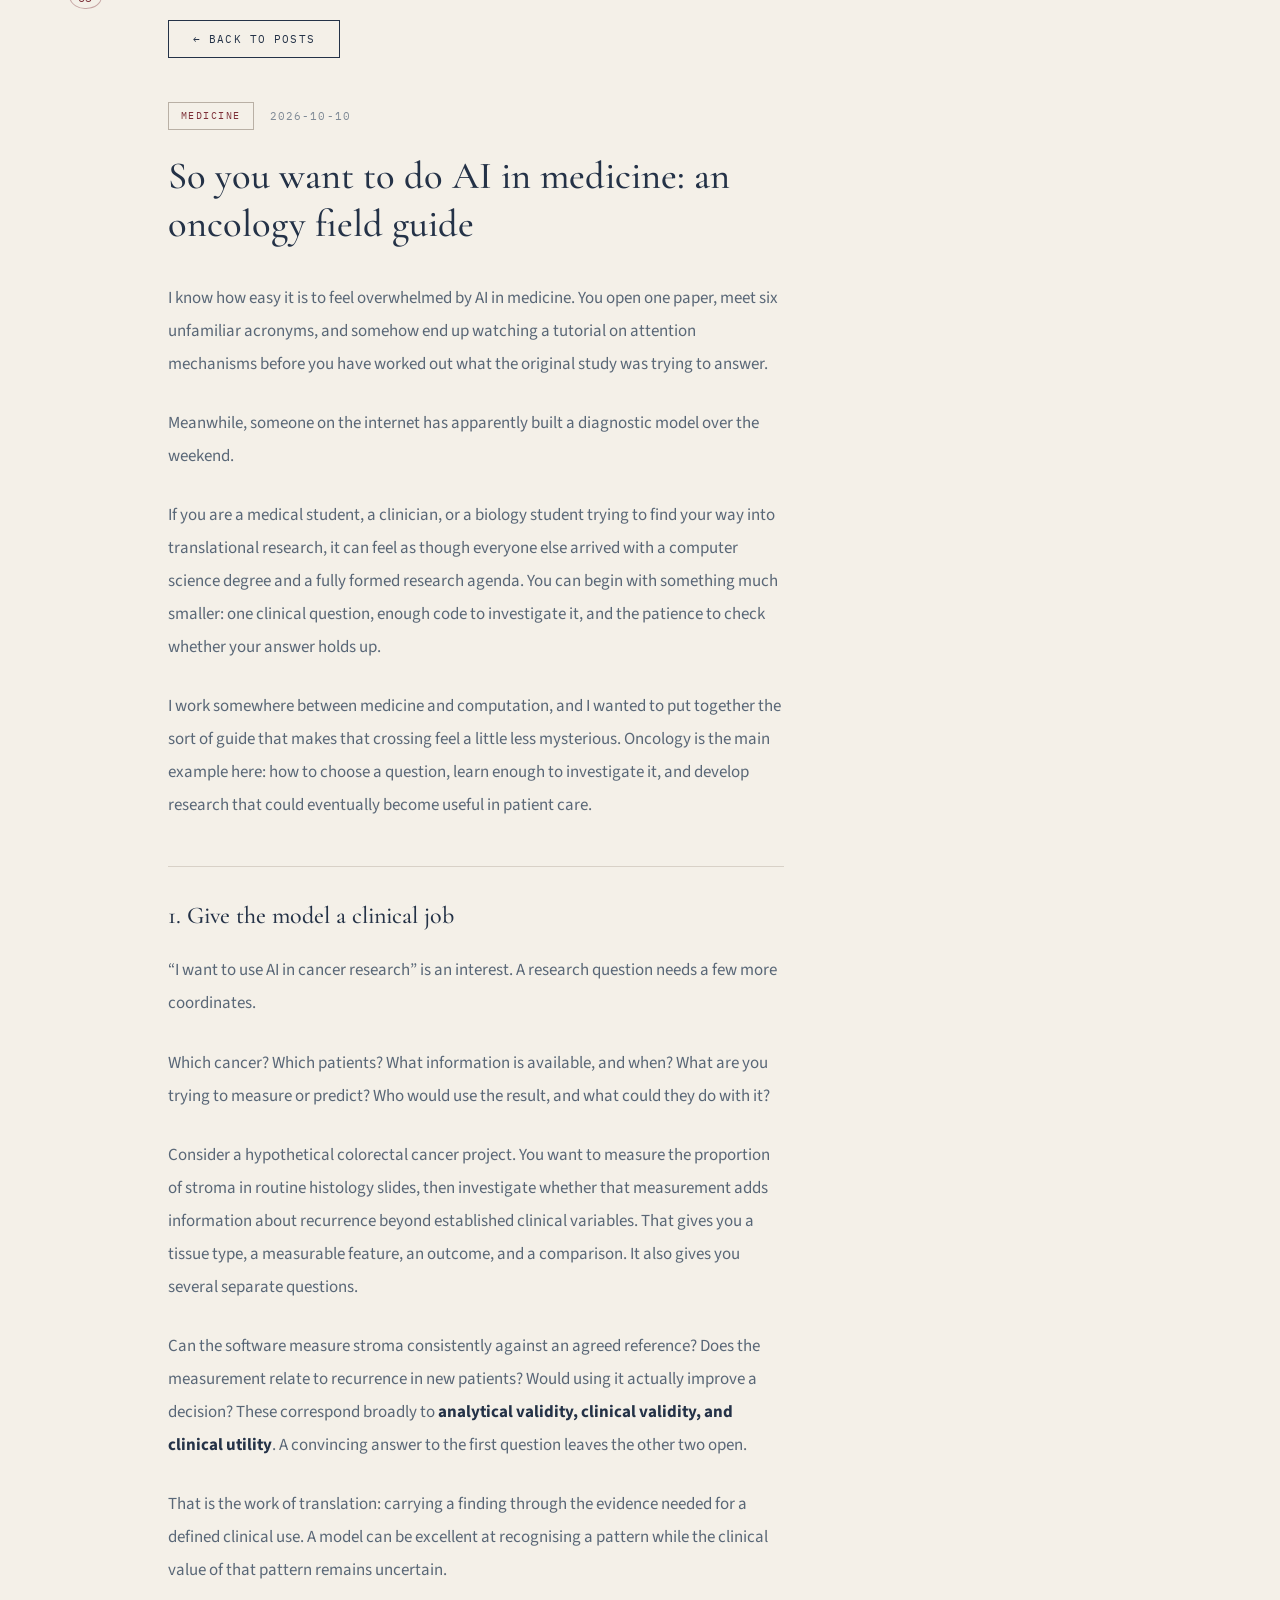
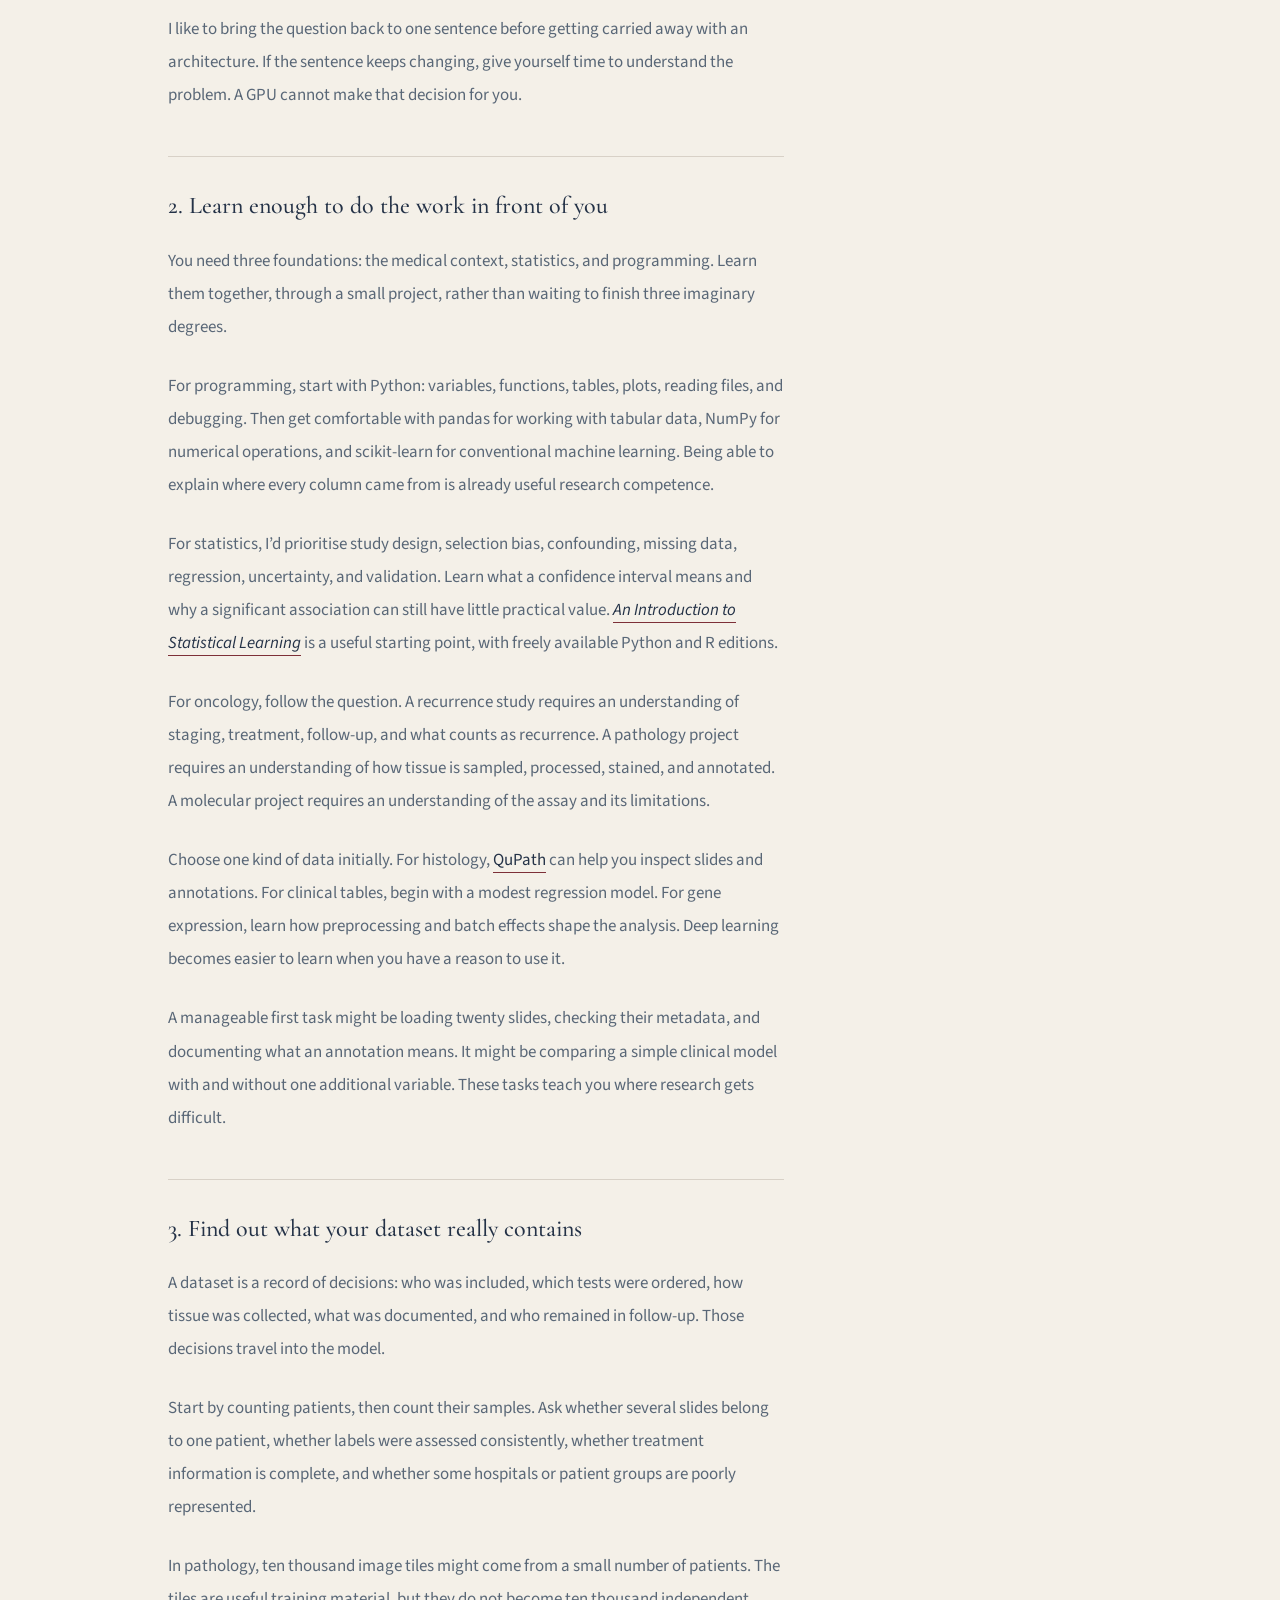
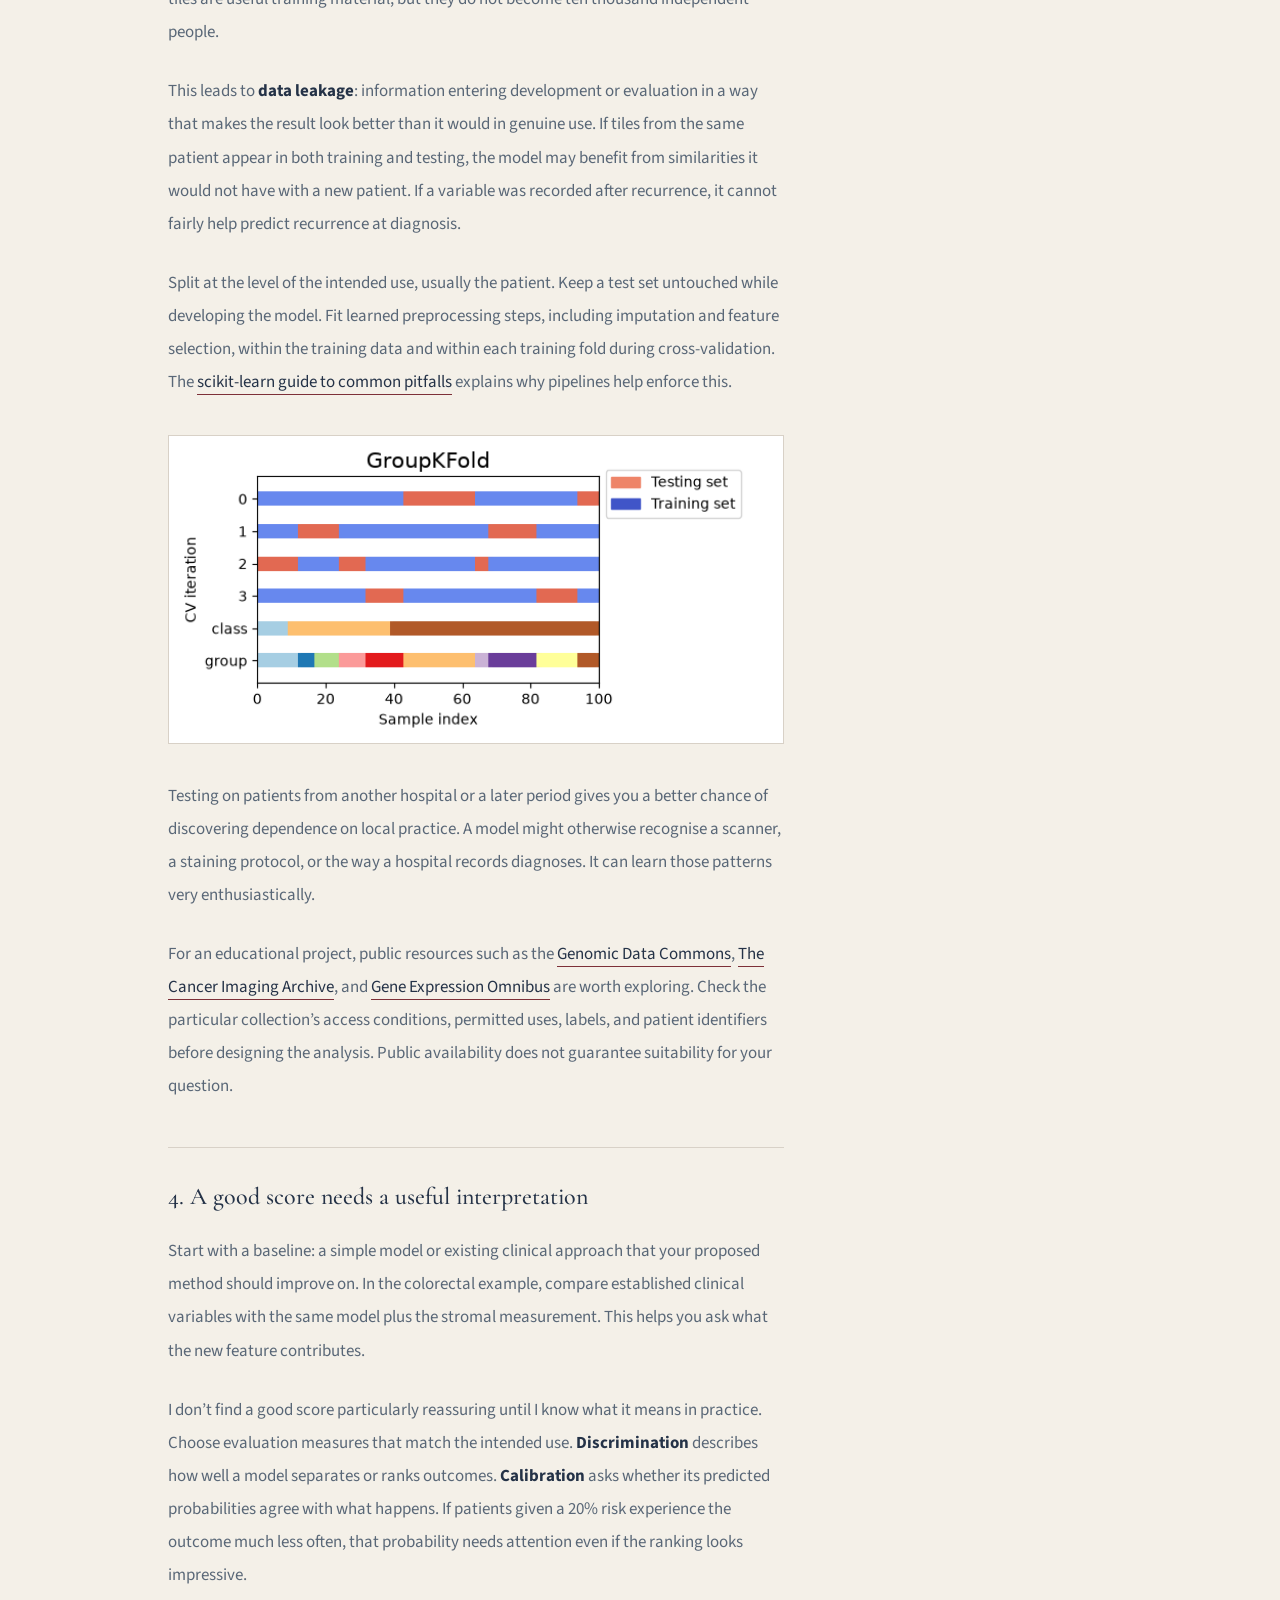
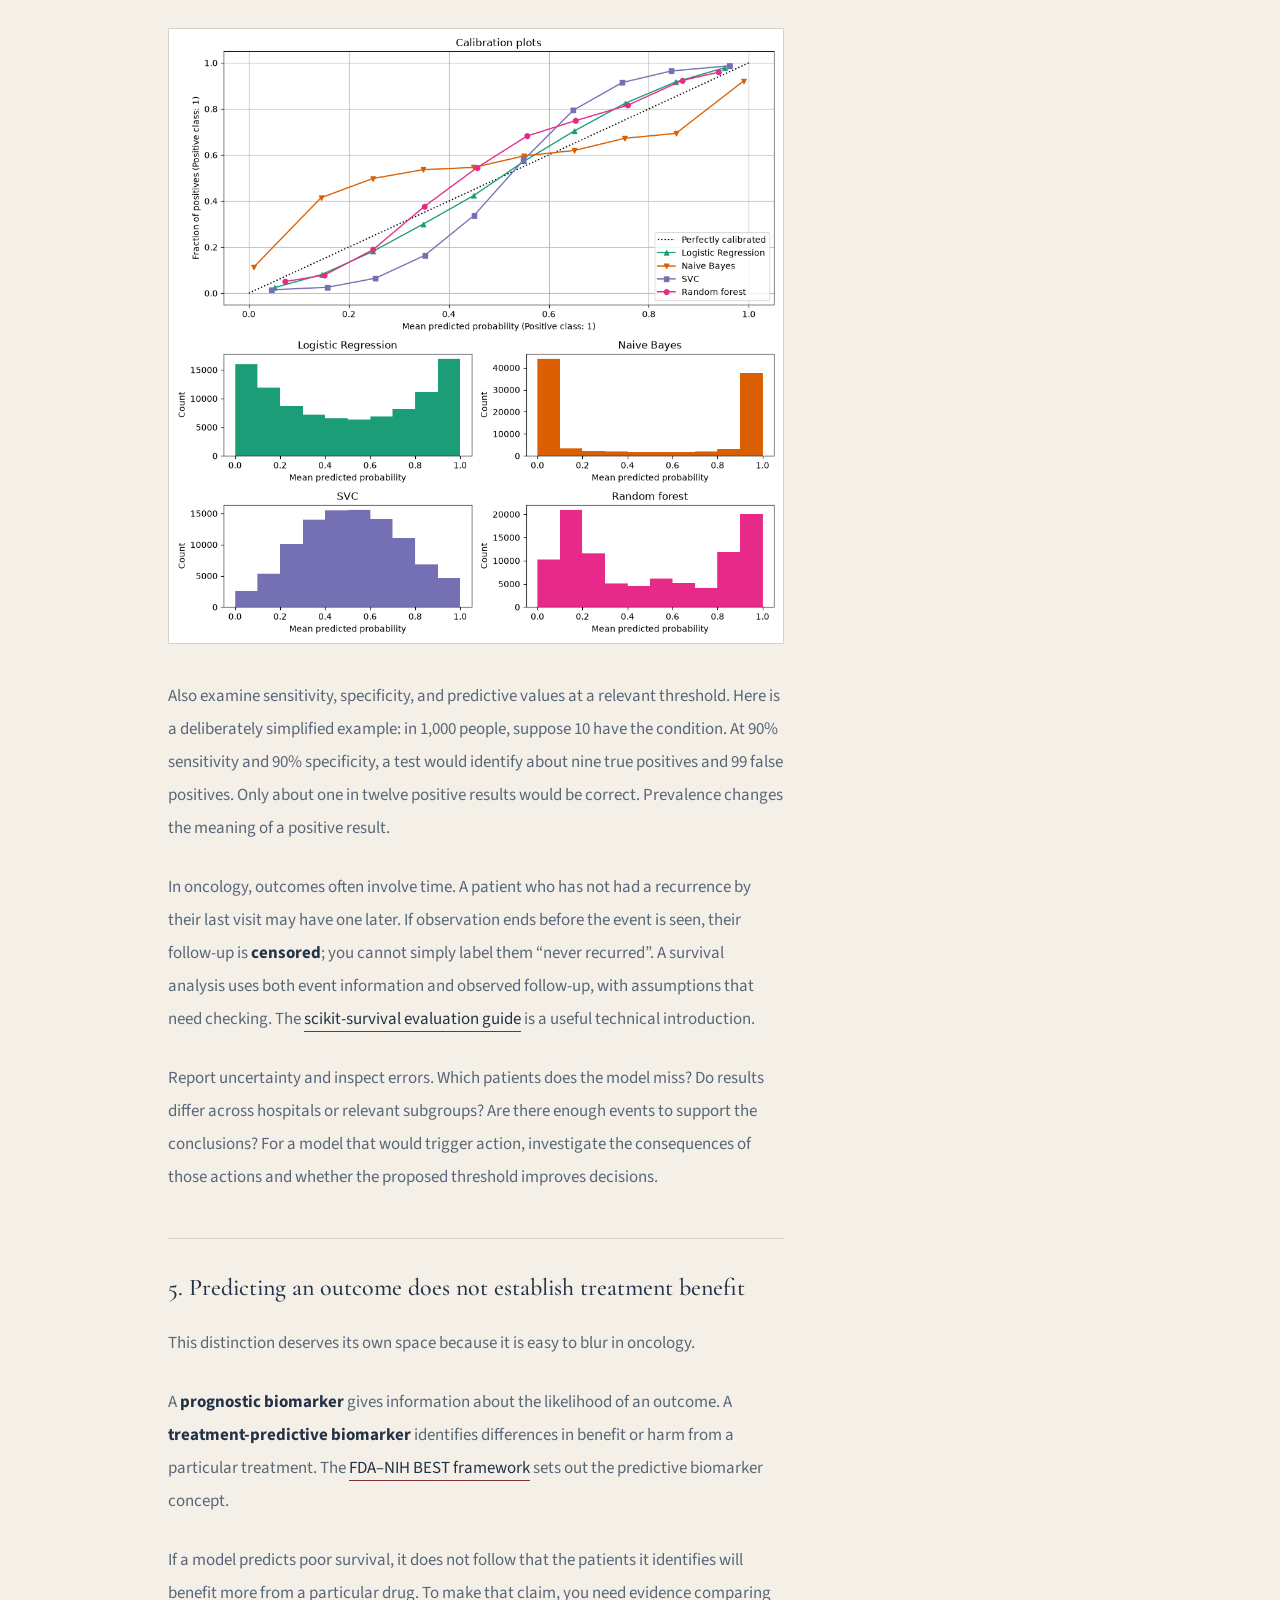
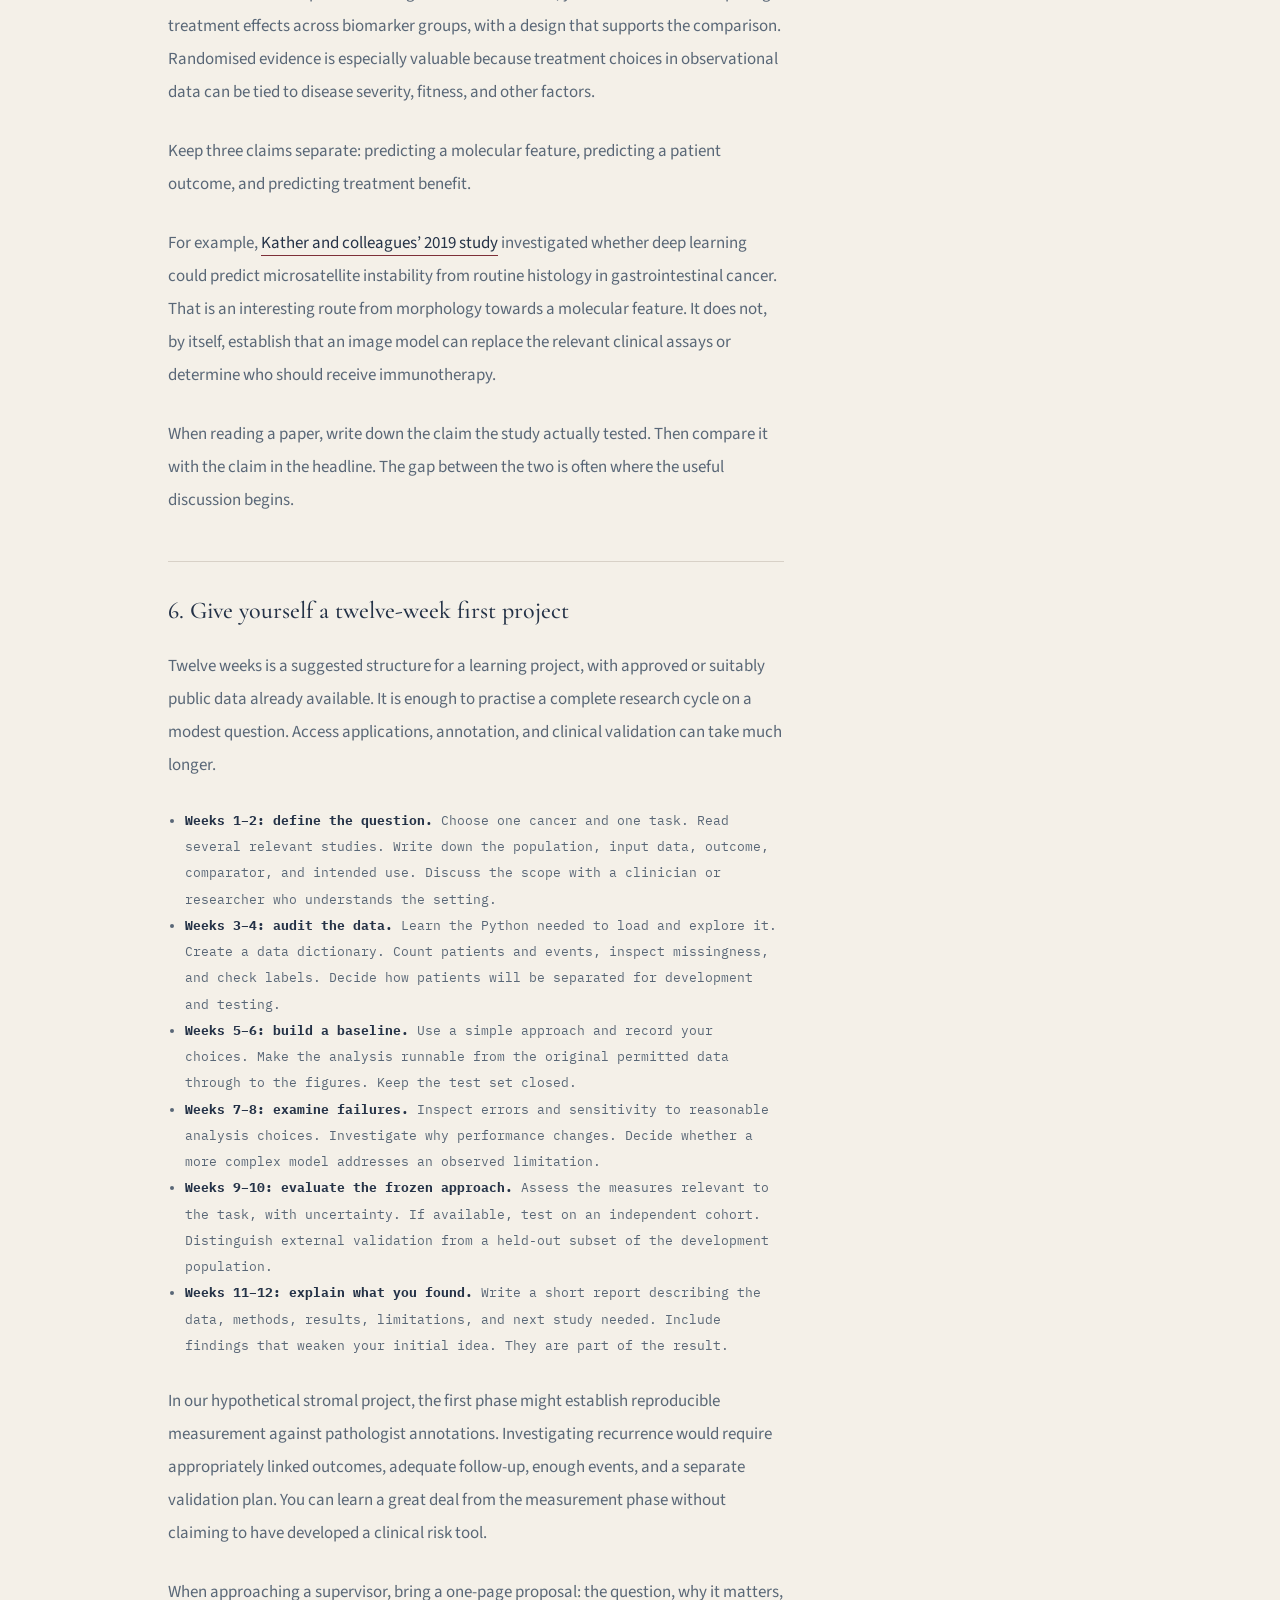
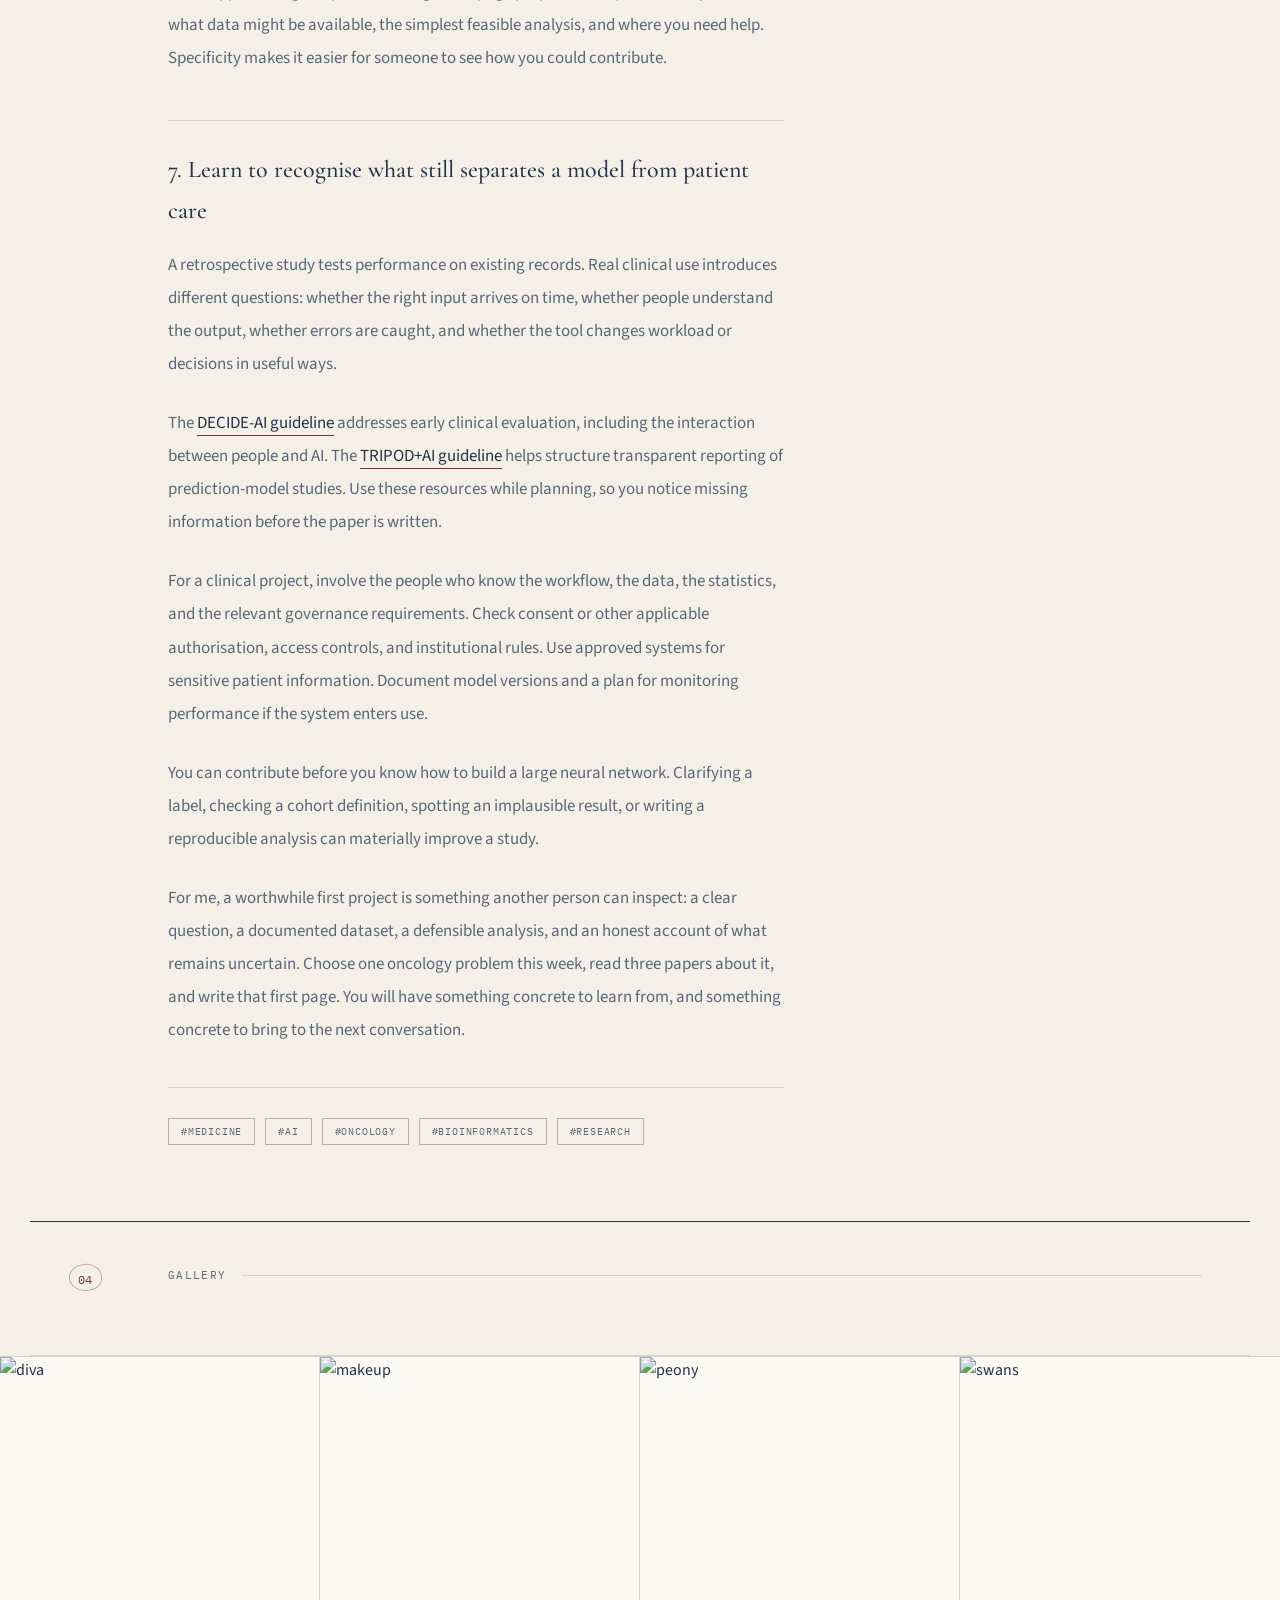
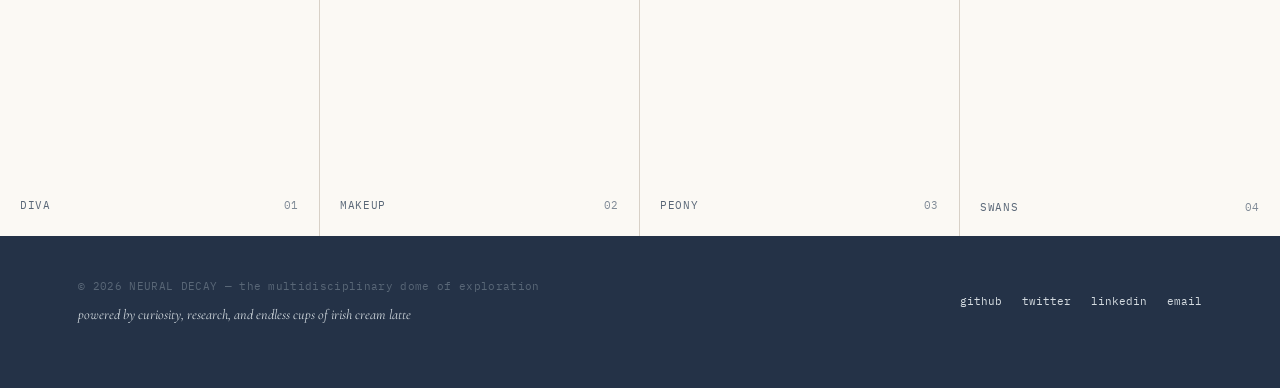
==== commit 7982bcfb: "Restore original article title while keeping the short AI link" ====
--- a/ai-medicine/index.html
+++ b/ai-medicine/index.html
@@ -1 +1 @@
-<!doctype html><html lang="en"><head><meta charset="utf-8"><meta name="viewport" content="width=device-width, initial-scale=1"><title>AI in Medicine — Neural Decay</title><meta http-equiv="refresh" content="0;url=../#post-ai"><link rel="canonical" href="https://gravityeffect1.github.io/blog-neural-decay/#post-ai"><script>location.replace("../#post-ai");</script></head><body><a href="../#post-ai">Read AI in Medicine</a></body></html>
+<!doctype html><html lang="en"><head><meta charset="utf-8"><meta name="viewport" content="width=device-width, initial-scale=1"><title>So you want to do AI in medicine: an oncology field guide — Neural Decay</title><meta http-equiv="refresh" content="0;url=../#post-ai"><link rel="canonical" href="https://gravityeffect1.github.io/blog-neural-decay/#post-ai"><script>location.replace("../#post-ai");</script></head><body><a href="../#post-ai">Read the oncology field guide</a></body></html>
